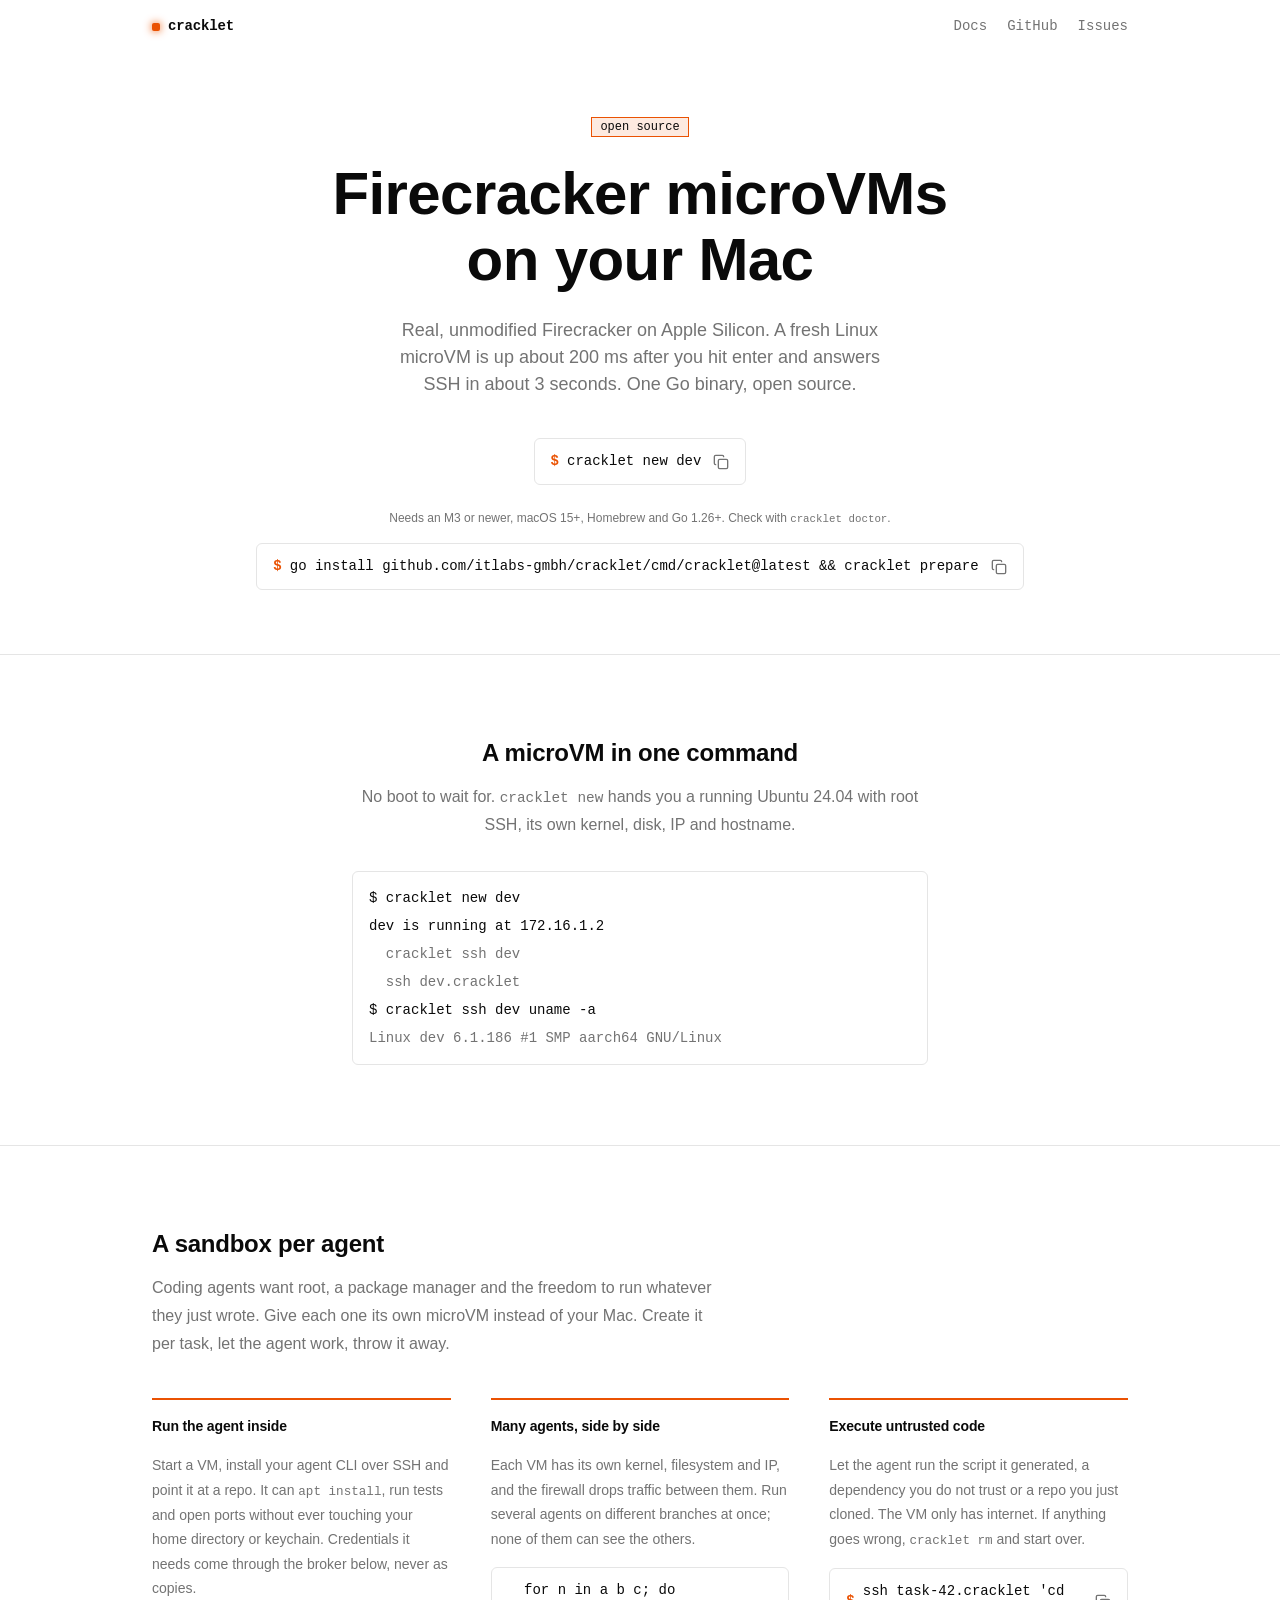
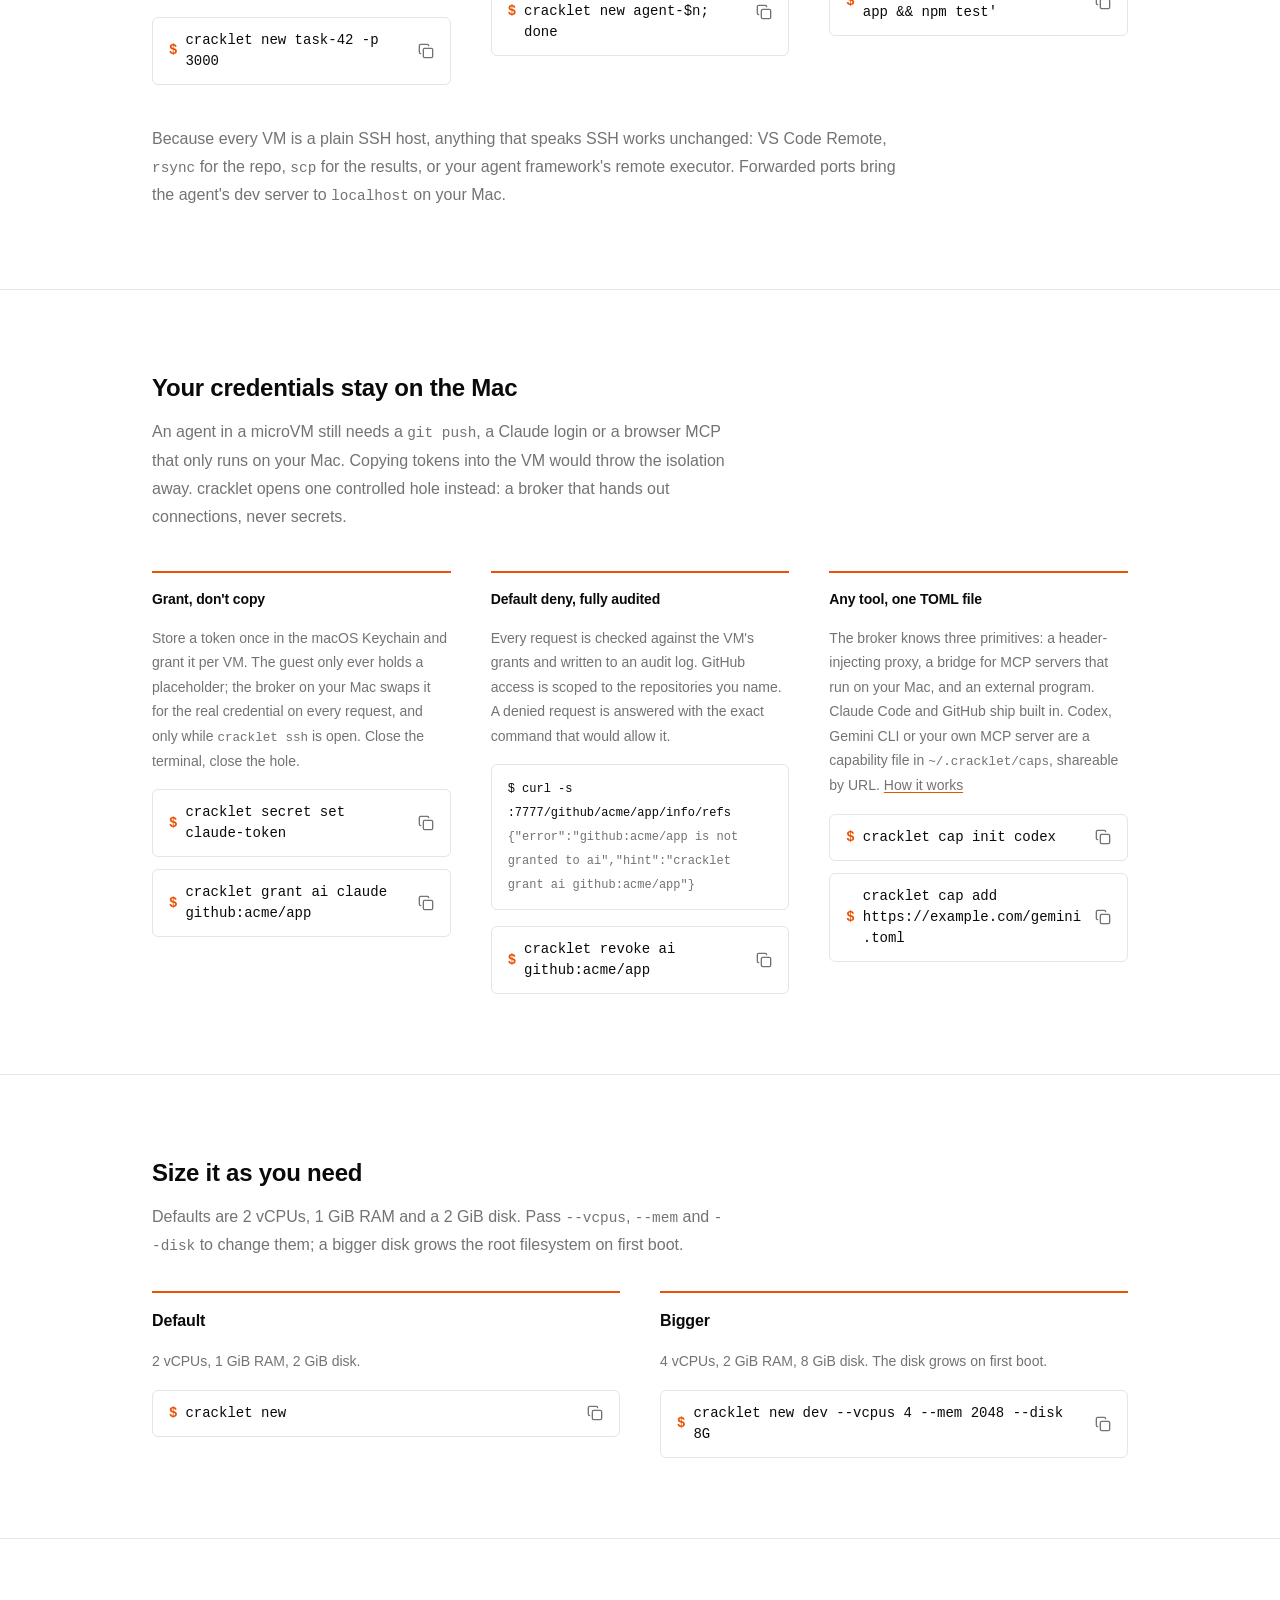
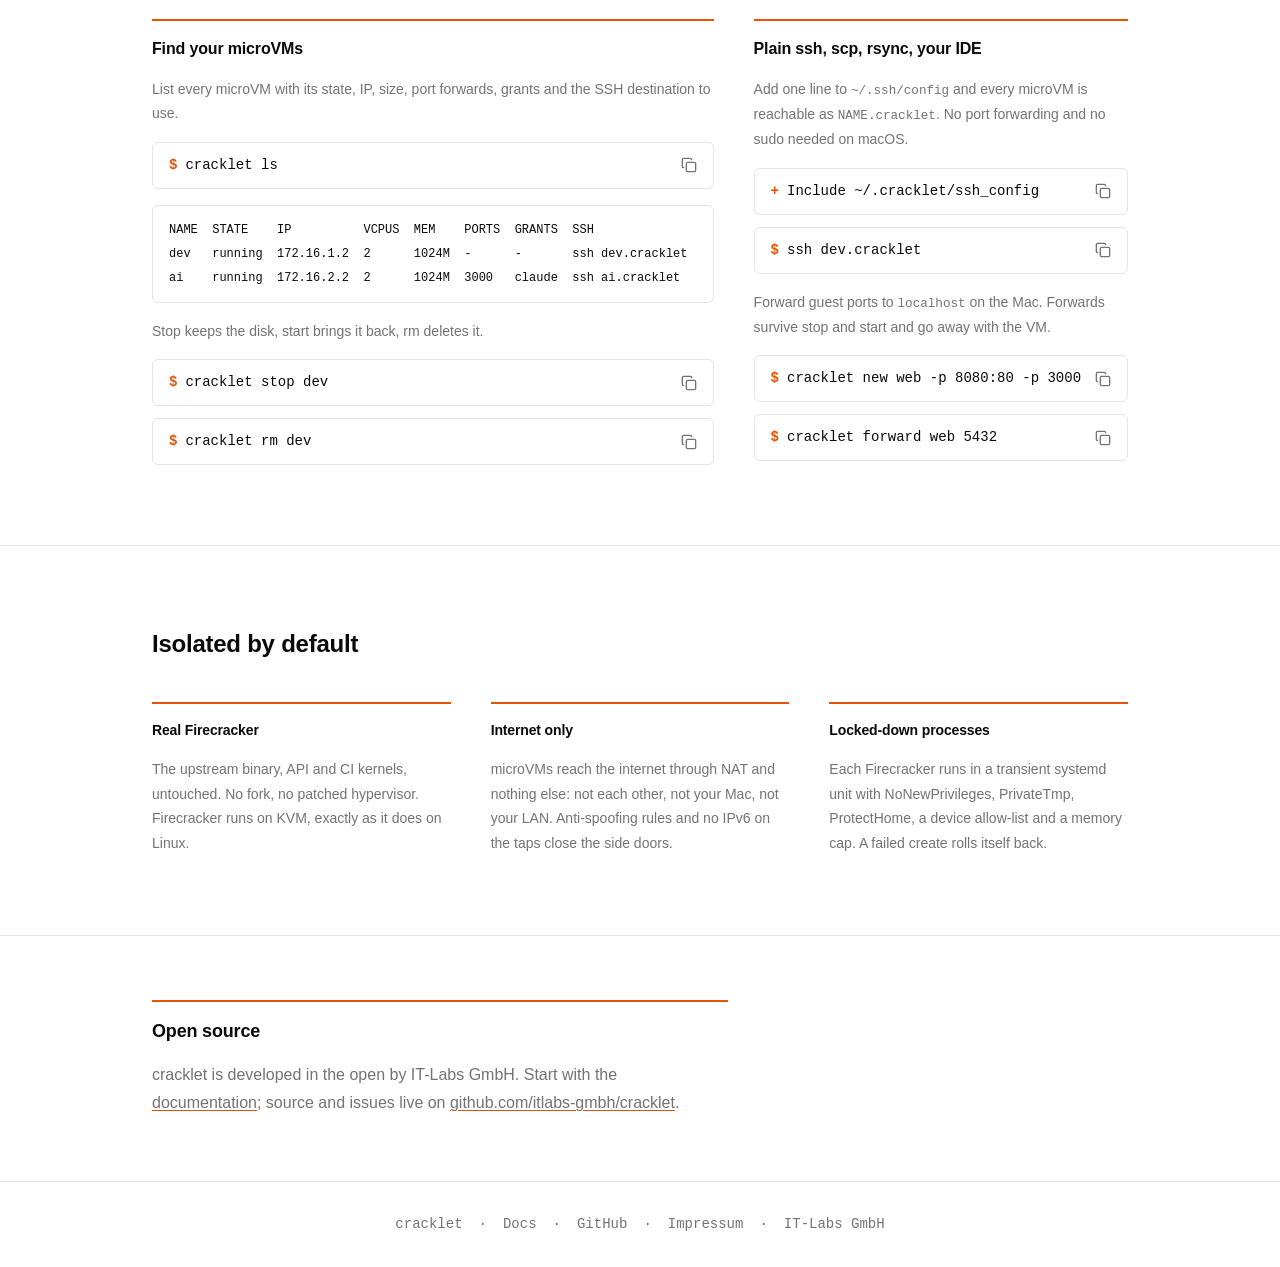
==== website/index.html @ 1c124f0f "docs(website): add documentation pages and an ember brand accent Add three static docs pages modelle" ====
<!DOCTYPE html>
<html lang="en">
<head>
  <meta charset="utf-8">
  <meta name="viewport" content="width=device-width, initial-scale=1">
  <title>cracklet – Firecracker microVMs on your Mac</title>
  <meta name="description" content="cracklet runs real, unmodified Firecracker microVMs on Apple Silicon. A fresh Linux VM is up in about 200 ms and answers SSH in about 3 seconds. Open source.">
  <meta name="theme-color" content="#ffffff" media="(prefers-color-scheme: light)">
  <meta name="theme-color" content="#232323" media="(prefers-color-scheme: dark)">
  <meta property="og:title" content="cracklet – Firecracker microVMs on your Mac">
  <meta property="og:description" content="Real, unmodified Firecracker on Apple Silicon. A fresh Linux microVM in about 200 ms, SSH in about 3 seconds. Open source.">
  <meta property="og:type" content="website">
  <meta property="og:site_name" content="cracklet">
  <link rel="icon" href="favicon.svg" type="image/svg+xml">
  <link rel="stylesheet" href="style.css">
</head>
<body>
  <header class="container site-header">
    <a class="brand" href="./" aria-current="page">cracklet</a>
    <nav class="site-nav" aria-label="Main navigation">
      <a href="docs.html">Docs</a>
      <a href="https://github.com/itlabs-gmbh/cracklet">GitHub</a>
      <a href="https://github.com/itlabs-gmbh/cracklet/issues">Issues</a>
    </nav>
  </header>

  <main>
    <section class="container hero" style="border-top:0">
      <span class="badge">open source</span>
      <h1>Firecracker microVMs on your Mac</h1>
      <p class="lead">Real, unmodified Firecracker on Apple Silicon. A fresh Linux microVM is up about 200 ms after you hit enter and answers SSH in about 3 seconds. One Go binary, open source.</p>

      <div class="cmd" data-copy="cracklet new dev">
        <span class="prompt" aria-hidden="true">$</span>
        <span class="text">cracklet new dev</span>
        <button type="button" aria-label="Copy cracklet new dev to the clipboard"></button>
      </div>

      <div style="max-width:100%">
        <p class="hint">Needs an M3 or newer, macOS 15+, Homebrew and Go 1.26+. Check with <code>cracklet doctor</code>.</p>
        <div class="cmd" data-copy="go install github.com/itlabs-gmbh/cracklet/cmd/cracklet@latest &amp;&amp; cracklet prepare">
          <span class="prompt" aria-hidden="true">$</span>
          <span class="text">go install github.com/itlabs-gmbh/cracklet/cmd/cracklet@latest &amp;&amp; cracklet prepare</span>
          <button type="button" aria-label="Copy the install command to the clipboard"></button>
        </div>
      </div>
    </section>

    <section>
      <div class="container section section--center">
        <h2>A microVM in one command</h2>
        <p class="intro">No boot to wait for. <code>cracklet new</code> hands you a running Ubuntu 24.04 with root SSH, its own kernel, disk, IP and hostname.</p>
        <div class="term">$ cracklet new dev
dev is running at 172.16.1.2
<span class="dim">  cracklet ssh dev</span>
<span class="dim">  ssh dev.cracklet</span>
$ cracklet ssh dev uname -a
<span class="dim">Linux dev 6.1.186 #1 SMP aarch64 GNU/Linux</span></div>
      </div>
    </section>

    <section>
      <div class="container section">
        <h2>A sandbox per agent</h2>
        <p class="intro">Coding agents want root, a package manager and the freedom to run whatever they just wrote. Give each one its own microVM instead of your Mac. Create it per task, let the agent work, throw it away.</p>
        <div class="grid grid--3" style="margin-top:2.5rem">
          <div class="card">
            <h3 class="small">Run the agent inside</h3>
            <p>Start a VM, install your agent CLI over SSH and point it at a repo. It can <code>apt install</code>, run tests and open ports without ever touching your home directory or keychain. Credentials it needs come through the broker below, never as copies.</p>
            <div class="cmd" data-copy="cracklet new task-42 -p 3000">
              <span class="prompt" aria-hidden="true">$</span>
              <span class="text">cracklet new task-42 -p 3000</span>
              <button type="button" aria-label="Copy cracklet new task-42 -p 3000 to the clipboard"></button>
            </div>
          </div>
          <div class="card">
            <h3 class="small">Many agents, side by side</h3>
            <p>Each VM has its own kernel, filesystem and IP, and the firewall drops traffic between them. Run several agents on different branches at once; none of them can see the others.</p>
            <div class="cmd" data-copy="for n in a b c; do cracklet new agent-$n; done">
              <span class="prompt" aria-hidden="true">$</span>
              <span class="text">for n in a b c; do cracklet new agent-$n; done</span>
              <button type="button" aria-label="Copy the loop that creates three agent VMs to the clipboard"></button>
            </div>
          </div>
          <div class="card">
            <h3 class="small">Execute untrusted code</h3>
            <p>Let the agent run the script it generated, a dependency you do not trust or a repo you just cloned. The VM only has internet. If anything goes wrong, <code>cracklet rm</code> and start over.</p>
            <div class="cmd" data-copy="ssh task-42.cracklet 'cd app &amp;&amp; npm test'">
              <span class="prompt" aria-hidden="true">$</span>
              <span class="text">ssh task-42.cracklet 'cd app &amp;&amp; npm test'</span>
              <button type="button" aria-label="Copy the remote test command to the clipboard"></button>
            </div>
          </div>
        </div>
        <p class="intro" style="max-width:48rem;margin-top:2.5rem">Because every VM is a plain SSH host, anything that speaks SSH works unchanged: VS Code Remote, <code>rsync</code> for the repo, <code>scp</code> for the results, or your agent framework's remote executor. Forwarded ports bring the agent's dev server to <code>localhost</code> on your Mac.</p>
      </div>
    </section>

    <section>
      <div class="container section">
        <h2>Your credentials stay on the Mac</h2>
        <p class="intro">An agent in a microVM still needs a <code>git push</code>, a Claude login or a browser MCP that only runs on your Mac. Copying tokens into the VM would throw the isolation away. cracklet opens one controlled hole instead: a broker that hands out connections, never secrets.</p>
        <div class="grid grid--3" style="margin-top:2.5rem">
          <div class="card">
            <h3 class="small">Grant, don't copy</h3>
            <p>Store a token once in the macOS Keychain and grant it per VM. The guest only ever holds a placeholder; the broker on your Mac swaps it for the real credential on every request, and only while <code>cracklet ssh</code> is open. Close the terminal, close the hole.</p>
            <div class="cmd" data-copy="cracklet secret set claude-token">
              <span class="prompt" aria-hidden="true">$</span>
              <span class="text">cracklet secret set claude-token</span>
              <button type="button" aria-label="Copy cracklet secret set claude-token to the clipboard"></button>
            </div>
            <div class="cmd" data-copy="cracklet grant ai claude github:acme/app">
              <span class="prompt" aria-hidden="true">$</span>
              <span class="text">cracklet grant ai claude github:acme/app</span>
              <button type="button" aria-label="Copy the grant command to the clipboard"></button>
            </div>
          </div>
          <div class="card">
            <h3 class="small">Default deny, fully audited</h3>
            <p>Every request is checked against the VM's grants and written to an audit log. GitHub access is scoped to the repositories you name. A denied request is answered with the exact command that would allow it.</p>
            <div class="term term--wrap">$ curl -s :7777/github/acme/app/info/refs
<span class="dim">{"error":"github:acme/app is not granted to ai","hint":"cracklet grant ai github:acme/app"}</span></div>
            <div class="cmd" data-copy="cracklet revoke ai github:acme/app">
              <span class="prompt" aria-hidden="true">$</span>
              <span class="text">cracklet revoke ai github:acme/app</span>
              <button type="button" aria-label="Copy the revoke command to the clipboard"></button>
            </div>
          </div>
          <div class="card">
            <h3 class="small">Any tool, one TOML file</h3>
            <p>The broker knows three primitives: a header-injecting proxy, a bridge for MCP servers that run on your Mac, and an external program. Claude Code and GitHub ship built in. Codex, Gemini CLI or your own MCP server are a capability file in <code>~/.cracklet/caps</code>, shareable by URL. <a class="link" href="capabilities.html">How it works</a></p>
            <div class="cmd" data-copy="cracklet cap init codex">
              <span class="prompt" aria-hidden="true">$</span>
              <span class="text">cracklet cap init codex</span>
              <button type="button" aria-label="Copy cracklet cap init codex to the clipboard"></button>
            </div>
            <div class="cmd" data-copy="cracklet cap add https://example.com/gemini.toml">
              <span class="prompt" aria-hidden="true">$</span>
              <span class="text">cracklet cap add https://example.com/gemini.toml</span>
              <button type="button" aria-label="Copy the cap add example to the clipboard"></button>
            </div>
          </div>
        </div>
      </div>
    </section>

    <section>
      <div class="container section">
        <h2>Size it as you need</h2>
        <p class="intro">Defaults are 2 vCPUs, 1 GiB RAM and a 2 GiB disk. Pass <code>--vcpus</code>, <code>--mem</code> and <code>--disk</code> to change them; a bigger disk grows the root filesystem on first boot.</p>
        <div class="grid grid--2">
          <div class="card">
            <h3>Default</h3>
            <p>2 vCPUs, 1 GiB RAM, 2 GiB disk.</p>
            <div class="cmd" data-copy="cracklet new">
              <span class="prompt" aria-hidden="true">$</span>
              <span class="text">cracklet new</span>
              <button type="button" aria-label="Copy cracklet new to the clipboard"></button>
            </div>
          </div>
          <div class="card">
            <h3>Bigger</h3>
            <p>4 vCPUs, 2 GiB RAM, 8 GiB disk. The disk grows on first boot.</p>
            <div class="cmd" data-copy="cracklet new dev --vcpus 4 --mem 2048 --disk 8G">
              <span class="prompt" aria-hidden="true">$</span>
              <span class="text">cracklet new dev --vcpus 4 --mem 2048 --disk 8G</span>
              <button type="button" aria-label="Copy the sized create command to the clipboard"></button>
            </div>
          </div>
        </div>
      </div>
    </section>

    <section>
      <div class="container section grid grid--2 grid--wide-left" style="margin-top:0">
        <div class="card">
          <h2>Find your microVMs</h2>
          <p>List every microVM with its state, IP, size, port forwards, grants and the SSH destination to use.</p>
          <div class="cmd" data-copy="cracklet ls">
            <span class="prompt" aria-hidden="true">$</span>
            <span class="text">cracklet ls</span>
            <button type="button" aria-label="Copy cracklet ls to the clipboard"></button>
          </div>
          <div class="term">NAME  STATE    IP          VCPUS  MEM    PORTS  GRANTS  SSH
dev   running  172.16.1.2  2      1024M  -      -       ssh dev.cracklet
ai    running  172.16.2.2  2      1024M  3000   claude  ssh ai.cracklet</div>
          <p>Stop keeps the disk, start brings it back, rm deletes it.</p>
          <div class="cmd" data-copy="cracklet stop dev">
            <span class="prompt" aria-hidden="true">$</span>
            <span class="text">cracklet stop dev</span>
            <button type="button" aria-label="Copy cracklet stop dev to the clipboard"></button>
          </div>
          <div class="cmd" data-copy="cracklet rm dev">
            <span class="prompt" aria-hidden="true">$</span>
            <span class="text">cracklet rm dev</span>
            <button type="button" aria-label="Copy cracklet rm dev to the clipboard"></button>
          </div>
        </div>
        <div class="card">
          <h2>Plain ssh, scp, rsync, your IDE</h2>
          <p>Add one line to <code>~/.ssh/config</code> and every microVM is reachable as <code>NAME.cracklet</code>. No port forwarding and no sudo needed on macOS.</p>
          <div class="cmd" data-copy="Include ~/.cracklet/ssh_config">
            <span class="prompt" aria-hidden="true">+</span>
            <span class="text">Include ~/.cracklet/ssh_config</span>
            <button type="button" aria-label="Copy the ssh config Include line to the clipboard"></button>
          </div>
          <div class="cmd" data-copy="ssh dev.cracklet">
            <span class="prompt" aria-hidden="true">$</span>
            <span class="text">ssh dev.cracklet</span>
            <button type="button" aria-label="Copy ssh dev.cracklet to the clipboard"></button>
          </div>
          <p>Forward guest ports to <code>localhost</code> on the Mac. Forwards survive stop and start and go away with the VM.</p>
          <div class="cmd" data-copy="cracklet new web -p 8080:80 -p 3000">
            <span class="prompt" aria-hidden="true">$</span>
            <span class="text">cracklet new web -p 8080:80 -p 3000</span>
            <button type="button" aria-label="Copy the port forward example to the clipboard"></button>
          </div>
          <div class="cmd" data-copy="cracklet forward web 5432">
            <span class="prompt" aria-hidden="true">$</span>
            <span class="text">cracklet forward web 5432</span>
            <button type="button" aria-label="Copy cracklet forward web 5432 to the clipboard"></button>
          </div>
        </div>
      </div>
    </section>

    <section>
      <div class="container section">
        <h2>Isolated by default</h2>
        <div class="grid grid--3" style="margin-top:2.5rem">
          <div class="card">
            <h3 class="small">Real Firecracker</h3>
            <p>The upstream binary, API and CI kernels, untouched. No fork, no patched hypervisor. Firecracker runs on KVM, exactly as it does on Linux.</p>
          </div>
          <div class="card">
            <h3 class="small">Internet only</h3>
            <p>microVMs reach the internet through NAT and nothing else: not each other, not your Mac, not your LAN. Anti-spoofing rules and no IPv6 on the taps close the side doors.</p>
          </div>
          <div class="card">
            <h3 class="small">Locked-down processes</h3>
            <p>Each Firecracker runs in a transient systemd unit with NoNewPrivileges, PrivateTmp, ProtectHome, a device allow-list and a memory cap. A failed create rolls itself back.</p>
          </div>
        </div>
      </div>
    </section>

        <section>
      <div class="container section" style="padding-top:4rem;padding-bottom:4rem">
        <div class="narrow">
          <h2>Open source</h2>
          <p>cracklet is developed in the open by IT-Labs GmbH. Start with the <a class="link" href="docs.html">documentation</a>; source and issues live on <a class="link" href="https://github.com/itlabs-gmbh/cracklet">github.com/itlabs-gmbh/cracklet</a>.</p>
        </div>
      </div>
    </section>
  </main>

  <footer class="site-footer">
    <div class="container">
      <a href="./" aria-current="page">cracklet</a>
      <span aria-hidden="true">·</span>
      <a href="docs.html">Docs</a>
      <span aria-hidden="true">·</span>
      <a href="https://github.com/itlabs-gmbh/cracklet">GitHub</a>
      <span aria-hidden="true">·</span>
      <a href="impressum.html">Impressum</a>
      <span aria-hidden="true">·</span>
      <a href="https://www.it-labs.de">IT-Labs GmbH</a>
    </div>
  </footer>

  <script src="copy.js" defer></script>
</body>
</html>
---- website/style.css ----
/* cracklet website – design tokens modelled on a neutral shadcn palette,
   with one ember accent (Firecracker) as the brand colour */
:root {
  --background: oklch(100% 0 0);
  --foreground: oklch(14.5% 0 0);
  --card: oklch(100% 0 0);
  --muted-foreground: oklch(55.6% 0 0);
  --border: oklch(92.2% 0 0);
  --muted: oklch(97% .006 60);
  --accent: oklch(64% .2 40);
  --accent-soft: oklch(64% .2 40 / .12);
  --radius: .375rem;
  --max-width: 64rem;
  --font-sans: -apple-system, BlinkMacSystemFont, "Inter", "Segoe UI", Roboto, "Helvetica Neue", Arial, sans-serif;
  --font-mono: ui-monospace, SFMono-Regular, Menlo, Monaco, Consolas, "Liberation Mono", "Courier New", monospace;
  color-scheme: light dark;
}

@media (prefers-color-scheme: dark) {
  :root {
    --background: oklch(14.5% 0 0);
    --foreground: oklch(98.5% 0 0);
    --card: oklch(20.5% 0 0);
    --muted-foreground: oklch(70.8% 0 0);
    --border: oklch(100% 0 0 / .1);
    --muted: oklch(19% .008 60);
    --accent: oklch(74% .17 52);
    --accent-soft: oklch(74% .17 52 / .14);
  }
}

*, *::before, *::after { box-sizing: border-box; }

html { -webkit-text-size-adjust: 100%; }

body {
  margin: 0;
  min-height: 100svh;
  display: flex;
  flex-direction: column;
  background: var(--background);
  color: var(--foreground);
  font-family: var(--font-sans);
  font-size: 1rem;
  line-height: 1.5;
  -webkit-font-smoothing: antialiased;
}

a { color: inherit; text-decoration: none; }
a:hover { color: var(--foreground); }

::selection { background: var(--accent-soft); }

code, .mono { font-family: var(--font-mono); }
p code { font-size: .9em; }

h1, h2, h3 { margin: 0; letter-spacing: -.01em; }

.container {
  width: 100%;
  max-width: var(--max-width);
  margin: 0 auto;
  padding: 0 1.5rem;
}

/* header / nav */
.site-header {
  display: flex;
  align-items: center;
  justify-content: space-between;
  padding-top: 1rem;
  padding-bottom: 1rem;
  flex-shrink: 0;
}

.brand {
  display: inline-flex;
  align-items: center;
  gap: .5rem;
  font-family: var(--font-mono);
  font-size: .875rem;
  font-weight: 600;
  letter-spacing: -.01em;
}

.brand::before {
  content: "";
  width: .5rem;
  height: .5rem;
  border-radius: 2px;
  background: var(--accent);
  box-shadow: 0 0 .5rem var(--accent);
}

.site-nav {
  display: flex;
  gap: 1.25rem;
  font-family: var(--font-mono);
  font-size: .875rem;
  color: var(--muted-foreground);
}
.site-nav a[aria-current="page"] {
  color: var(--foreground);
  text-decoration: underline;
  text-decoration-color: var(--accent);
  text-decoration-thickness: 2px;
  text-underline-offset: 6px;
}

main { flex: 1; display: flex; flex-direction: column; }

/* hero */
.hero {
  flex: 1;
  display: flex;
  flex-direction: column;
  align-items: center;
  justify-content: center;
  gap: 1.5rem;
  padding-top: 4rem;
  padding-bottom: 4rem;
  text-align: center;
}

.badge {
  display: inline-flex;
  align-items: center;
  height: 1.25rem;
  padding: 0 .5rem;
  border: 1px solid var(--accent);
  background: var(--accent-soft);
  font-family: var(--font-mono);
  font-size: .75rem;
  font-weight: 500;
  white-space: nowrap;
}

.hero h1 {
  max-width: 48rem;
  font-size: 2.25rem;
  font-weight: 600;
  line-height: 1.1;
  text-wrap: balance;
}

.hero .lead {
  max-width: 36rem;
  margin: 0;
  font-size: 1rem;
  color: var(--muted-foreground);
  text-wrap: balance;
}

@media (min-width: 640px) {
  .hero h1 { font-size: 3.75rem; }
  .hero .lead { font-size: 1.125rem; }
}

/* command boxes */
.cmd {
  display: flex;
  align-items: center;
  gap: .5rem;
  padding: .75rem 1rem;
  border: 1px solid var(--border);
  border-radius: var(--radius);
  background: var(--card);
  font-family: var(--font-mono);
  font-size: .875rem;
  text-align: left;
}

.cmd .prompt { color: var(--accent); font-weight: 600; user-select: none; }
.cmd .text { flex: 1; min-width: 0; font-weight: 500; overflow-wrap: anywhere; }

.cmd button {
  margin-left: .25rem;
  padding: 0;
  border: 0;
  background: none;
  color: var(--muted-foreground);
  cursor: pointer;
  line-height: 0;
  transition: color .15s;
}
.cmd button:hover, .cmd button[data-copied] { color: var(--foreground); }
.cmd button svg { width: 1rem; height: 1rem; }

.hero .cmd { margin-top: 1rem; }
.hero .hint { margin: 0 0 .75rem; font-size: .75rem; color: var(--muted-foreground); }
.hero .hint a, .hint a, .link {
  text-decoration: underline;
  text-decoration-color: var(--accent);
  text-underline-offset: 2px;
}

/* terminal output block */
.term {
  width: 100%;
  overflow-x: auto;
  padding: .75rem 1rem;
  border: 1px solid var(--border);
  border-radius: var(--radius);
  background: var(--card);
  font-family: var(--font-mono);
  font-size: .8125rem;
  line-height: 2;
  text-align: left;
  white-space: pre;
}
.term .dim { color: var(--muted-foreground); }
@media (min-width: 640px) { .term, .cmd { font-size: .875rem; } }

/* sections */
section { border-top: 1px solid var(--border); }

.section {
  padding-top: 5rem;
  padding-bottom: 5rem;
}

.section--center {
  display: flex;
  flex-direction: column;
  align-items: center;
  text-align: center;
}

.section h2 {
  font-size: 1.25rem;
  font-weight: 600;
}
@media (min-width: 640px) { .section h2 { font-size: 1.5rem; } }

.section .intro {
  max-width: 36rem;
  margin: .75rem 0 0;
  font-size: .875rem;
  line-height: 1.75;
  color: var(--muted-foreground);
}
@media (min-width: 640px) { .section .intro { font-size: 1rem; } }

.section--center .term { max-width: 36rem; margin-top: 2rem; }
.section--center .note {
  max-width: 36rem;
  margin: 1rem 0 0;
  font-size: .75rem;
  line-height: 1.5rem;
  color: var(--muted-foreground);
}

.grid {
  display: grid;
  gap: 2.5rem;
  margin-top: 2rem;
}
@media (min-width: 768px) {
  .grid--2 { grid-template-columns: repeat(2, minmax(0, 1fr)); }
  .grid--3 { grid-template-columns: repeat(3, minmax(0, 1fr)); }
}

.card { min-width: 0; }
.card h3, .card h2 {
  padding-top: 1rem;
  border-top: 2px solid var(--accent);
  font-size: 1rem;
  font-weight: 600;
}
.card h3.small { font-size: .875rem; }
.card p {
  margin: 1rem 0 0;
  font-size: .875rem;
  line-height: 1.75;
  color: var(--muted-foreground);
}
.card .cmd, .card .term { margin-top: 1rem; }
.card .term { font-size: .75rem; }
.term--wrap { white-space: pre-wrap; overflow-wrap: anywhere; }
@media (min-width: 768px) { .grid--wide-left { grid-template-columns: 3fr 2fr; } }
.card .cmd + .cmd { margin-top: .75rem; }

.narrow { max-width: 36rem; }
.narrow h2 {
  padding-top: 1rem;
  border-top: 2px solid var(--accent);
  font-size: 1.125rem;
  font-weight: 600;
}
.narrow p {
  margin: 1rem 0 0;
  font-size: .875rem;
  line-height: 1.75;
  color: var(--muted-foreground);
}
@media (min-width: 640px) { .narrow p { font-size: 1rem; } }

/* footer */
.site-footer { border-top: 1px solid var(--border); }
.site-footer .container {
  display: flex;
  flex-wrap: wrap;
  align-items: center;
  justify-content: center;
  gap: .25rem 1rem;
  padding-top: 2rem;
  padding-bottom: 2rem;
  font-family: var(--font-mono);
  font-size: .875rem;
  color: var(--muted-foreground);
}

/* legal page */
.legal { padding-top: 4rem; padding-bottom: 4rem; }
.legal h1 { font-size: 1.875rem; font-weight: 600; }
.legal h2 { margin-top: 2.5rem; font-size: 1.125rem; font-weight: 600; }
.legal p, .legal address {
  margin: 1rem 0 0;
  font-style: normal;
  font-size: .9375rem;
  line-height: 1.75;
  color: var(--muted-foreground);
}
.legal a { color: var(--foreground); text-decoration: underline; text-decoration-color: var(--accent); text-underline-offset: 2px; }

/* the legal page reuses .narrow for width only, not the ruled headings */
.legal .narrow h2 { padding-top: 0; border-top: 0; }
.legal .narrow h1 { border-top: 0; padding-top: 0; }

/* measured timings */
.card h3.stat {
  font-family: var(--font-mono);
  font-size: 1.75rem;
  font-weight: 600;
  letter-spacing: -.02em;
}
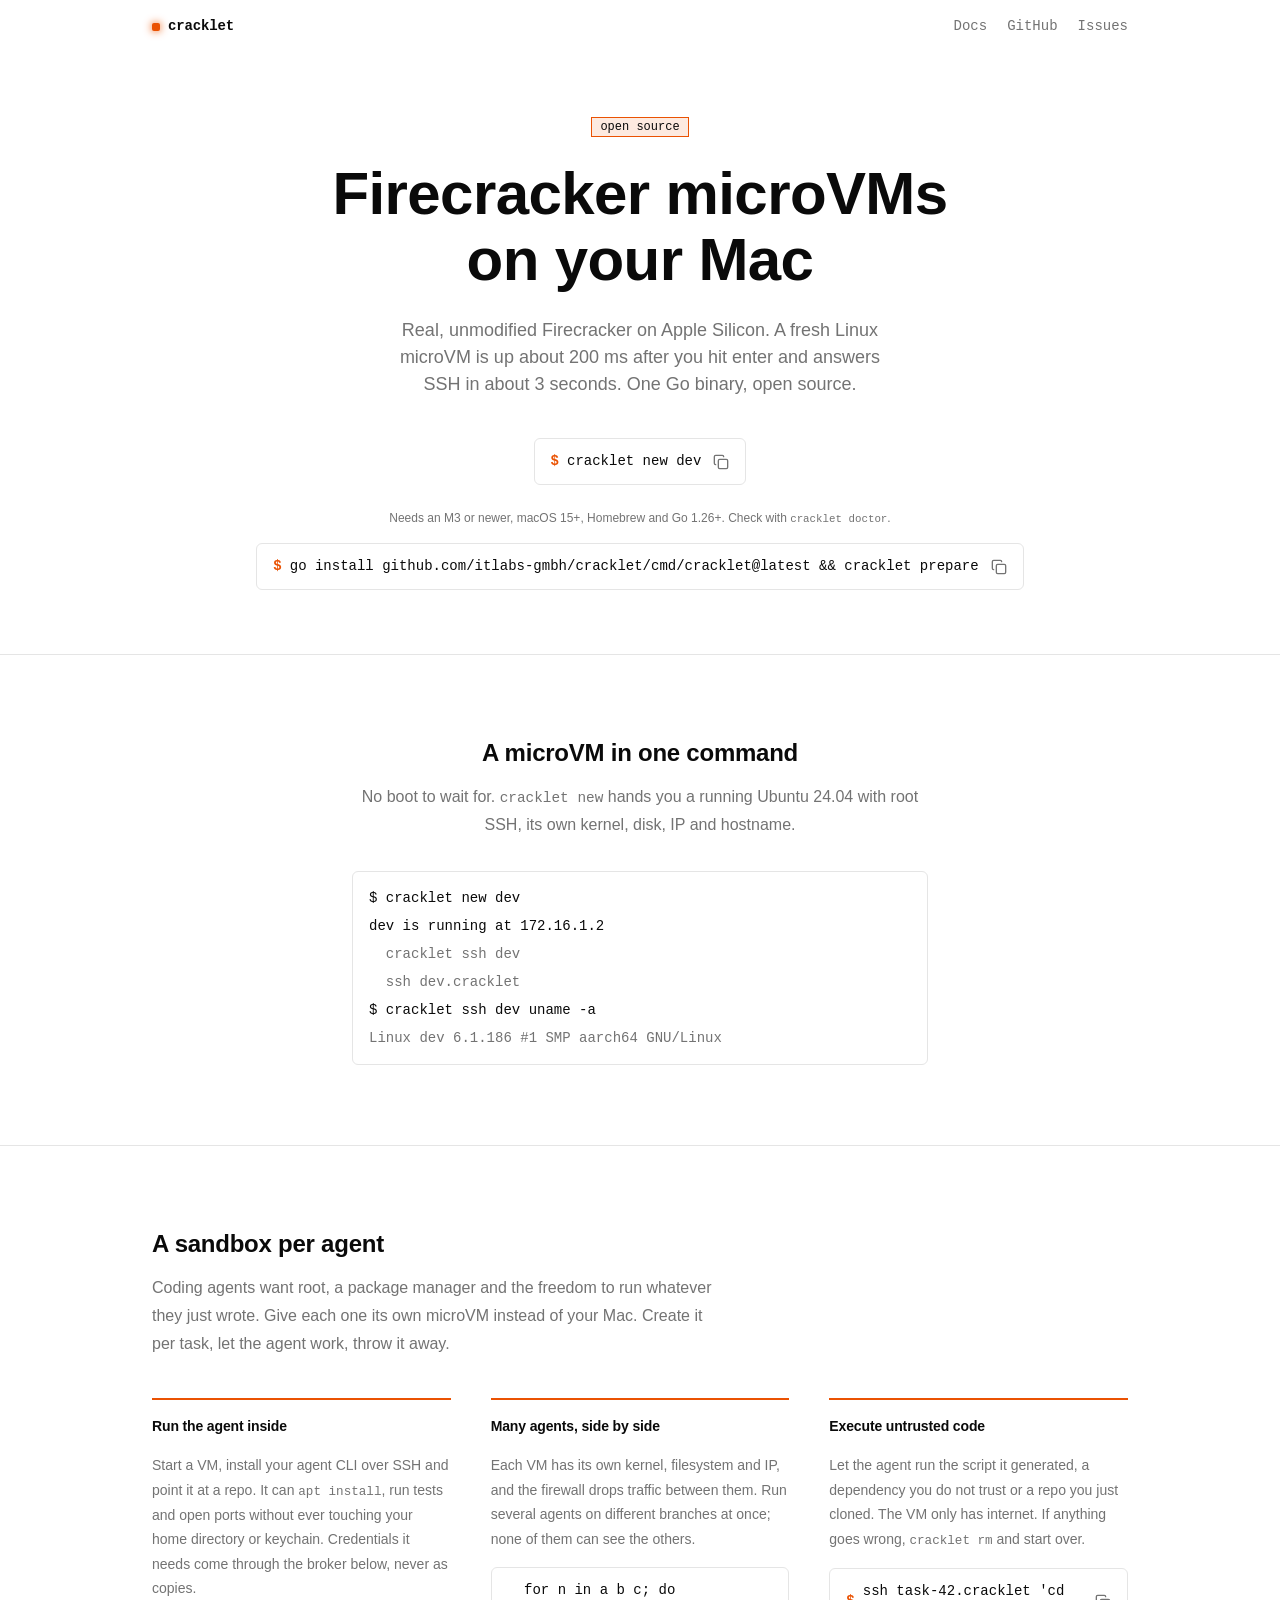
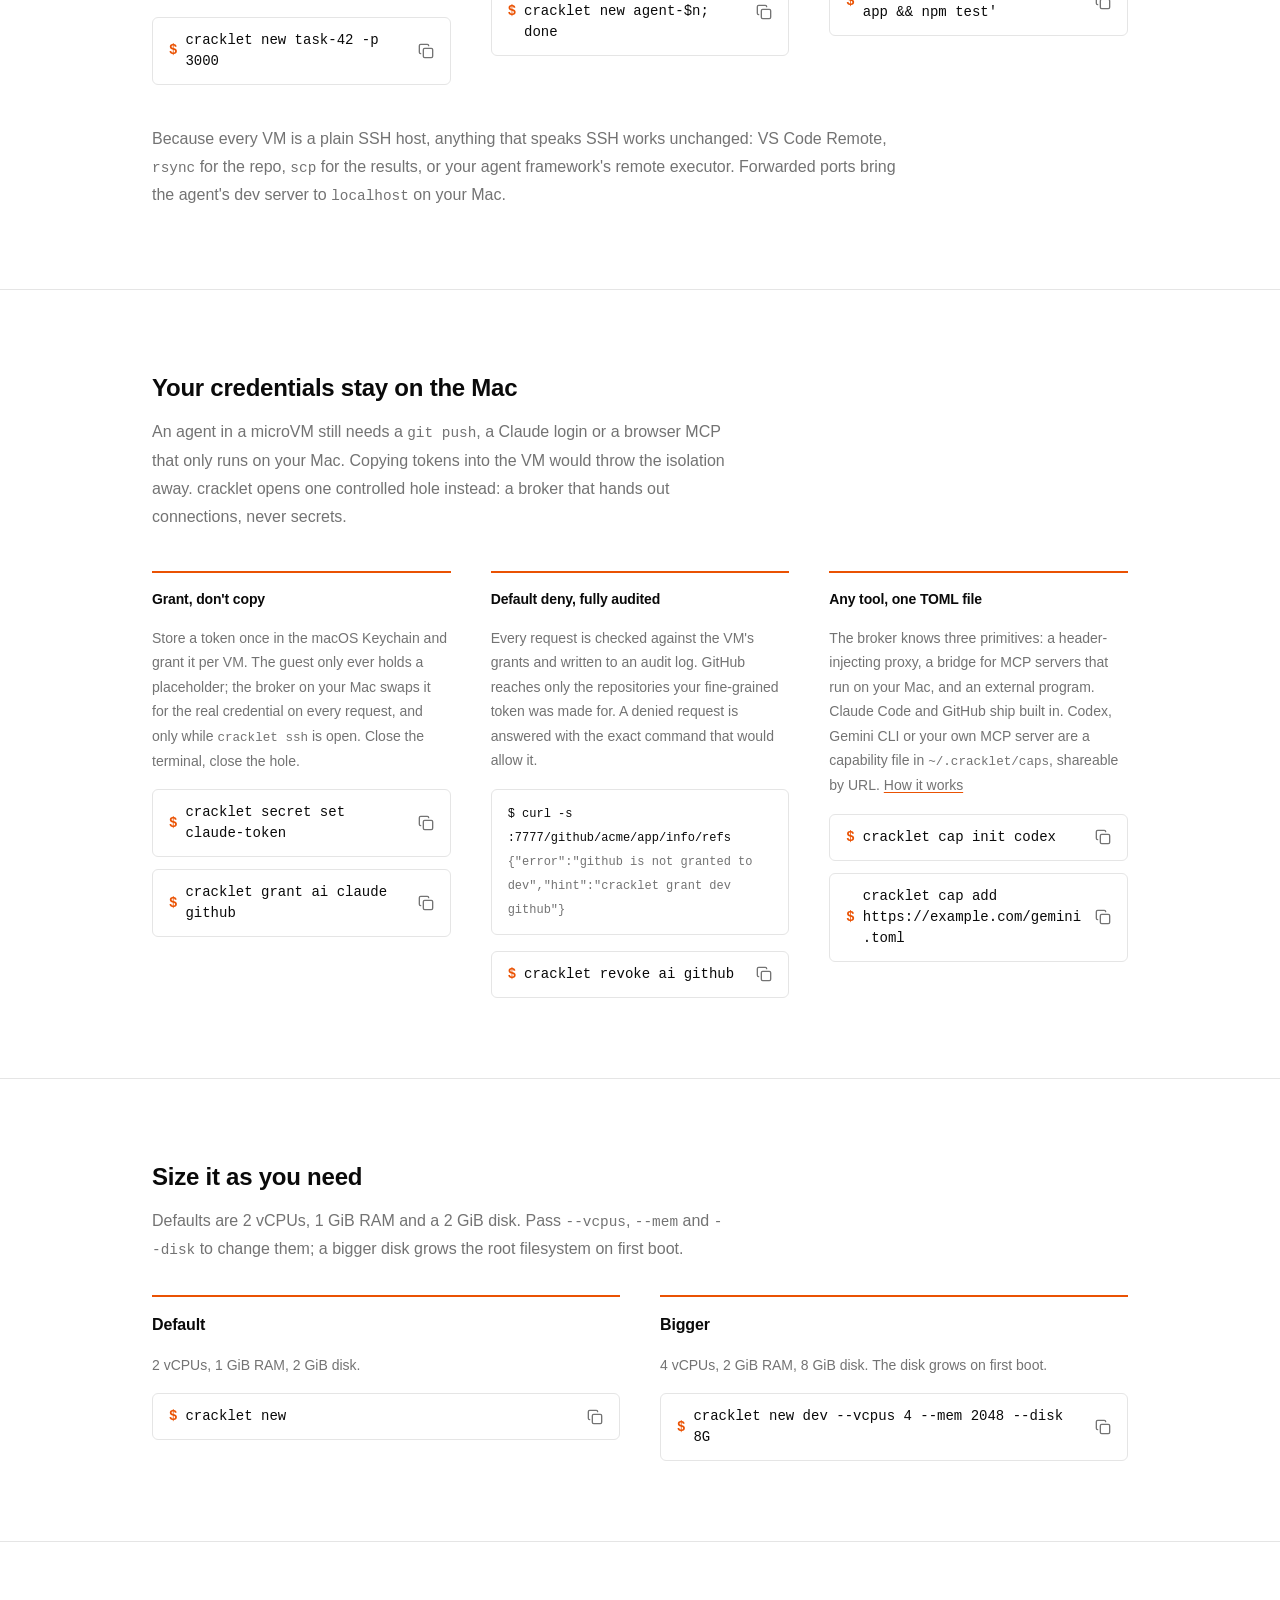
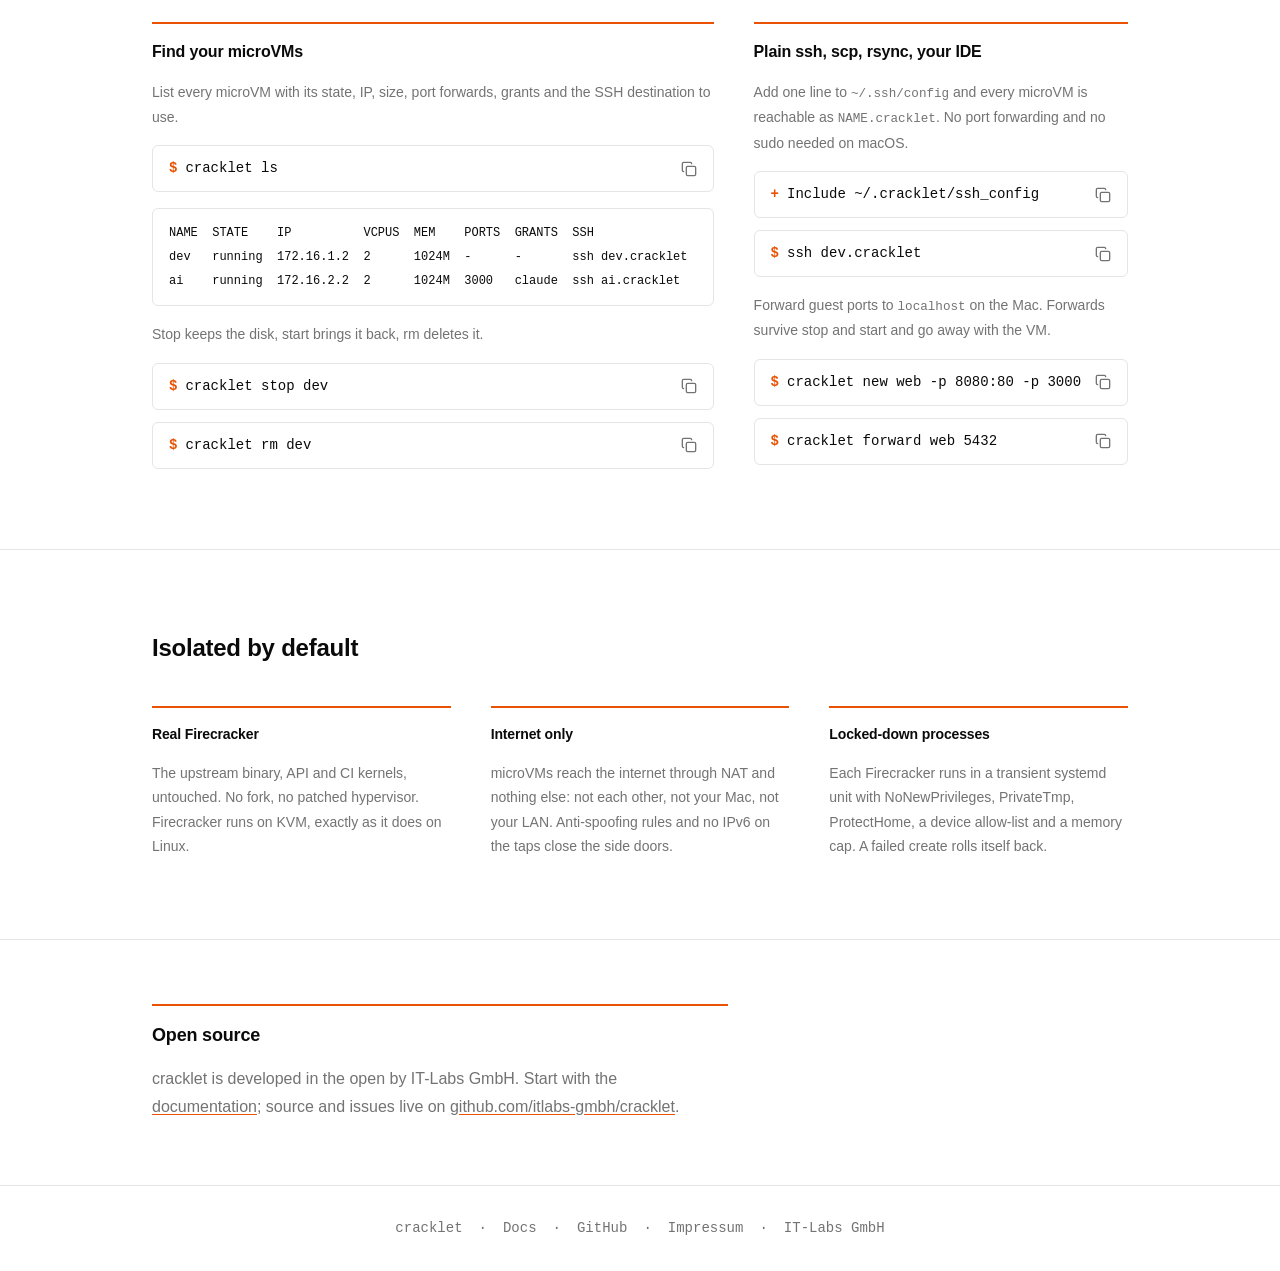
==== commit 0b254b52: "docs(website): drop grant scopes, the credential limits what a VM reaches Capabilities no longer hav" ====
--- a/website/index.html
+++ b/website/index.html
@@ -109,20 +109,20 @@
               <span class="text">cracklet secret set claude-token</span>
               <button type="button" aria-label="Copy cracklet secret set claude-token to the clipboard"></button>
             </div>
-            <div class="cmd" data-copy="cracklet grant ai claude github:acme/app">
-              <span class="prompt" aria-hidden="true">$</span>
-              <span class="text">cracklet grant ai claude github:acme/app</span>
+            <div class="cmd" data-copy="cracklet grant ai claude github">
+              <span class="prompt" aria-hidden="true">$</span>
+              <span class="text">cracklet grant ai claude github</span>
               <button type="button" aria-label="Copy the grant command to the clipboard"></button>
             </div>
           </div>
           <div class="card">
             <h3 class="small">Default deny, fully audited</h3>
-            <p>Every request is checked against the VM's grants and written to an audit log. GitHub access is scoped to the repositories you name. A denied request is answered with the exact command that would allow it.</p>
+            <p>Every request is checked against the VM's grants and written to an audit log. GitHub reaches only the repositories your fine-grained token was made for. A denied request is answered with the exact command that would allow it.</p>
             <div class="term term--wrap">$ curl -s :7777/github/acme/app/info/refs
-<span class="dim">{"error":"github:acme/app is not granted to ai","hint":"cracklet grant ai github:acme/app"}</span></div>
-            <div class="cmd" data-copy="cracklet revoke ai github:acme/app">
-              <span class="prompt" aria-hidden="true">$</span>
-              <span class="text">cracklet revoke ai github:acme/app</span>
+<span class="dim">{"error":"github is not granted to dev","hint":"cracklet grant dev github"}</span></div>
+            <div class="cmd" data-copy="cracklet revoke ai github">
+              <span class="prompt" aria-hidden="true">$</span>
+              <span class="text">cracklet revoke ai github</span>
               <button type="button" aria-label="Copy the revoke command to the clipboard"></button>
             </div>
           </div>
--- a/website/style.css
+++ b/website/style.css
@@ -99,7 +99,8 @@
   font-size: .875rem;
   color: var(--muted-foreground);
 }
-.site-nav a[aria-current="page"] {
+.site-nav a[aria-current="page"],
+.site-nav a[aria-current="true"] {
   color: var(--foreground);
   text-decoration: underline;
   text-decoration-color: var(--accent);
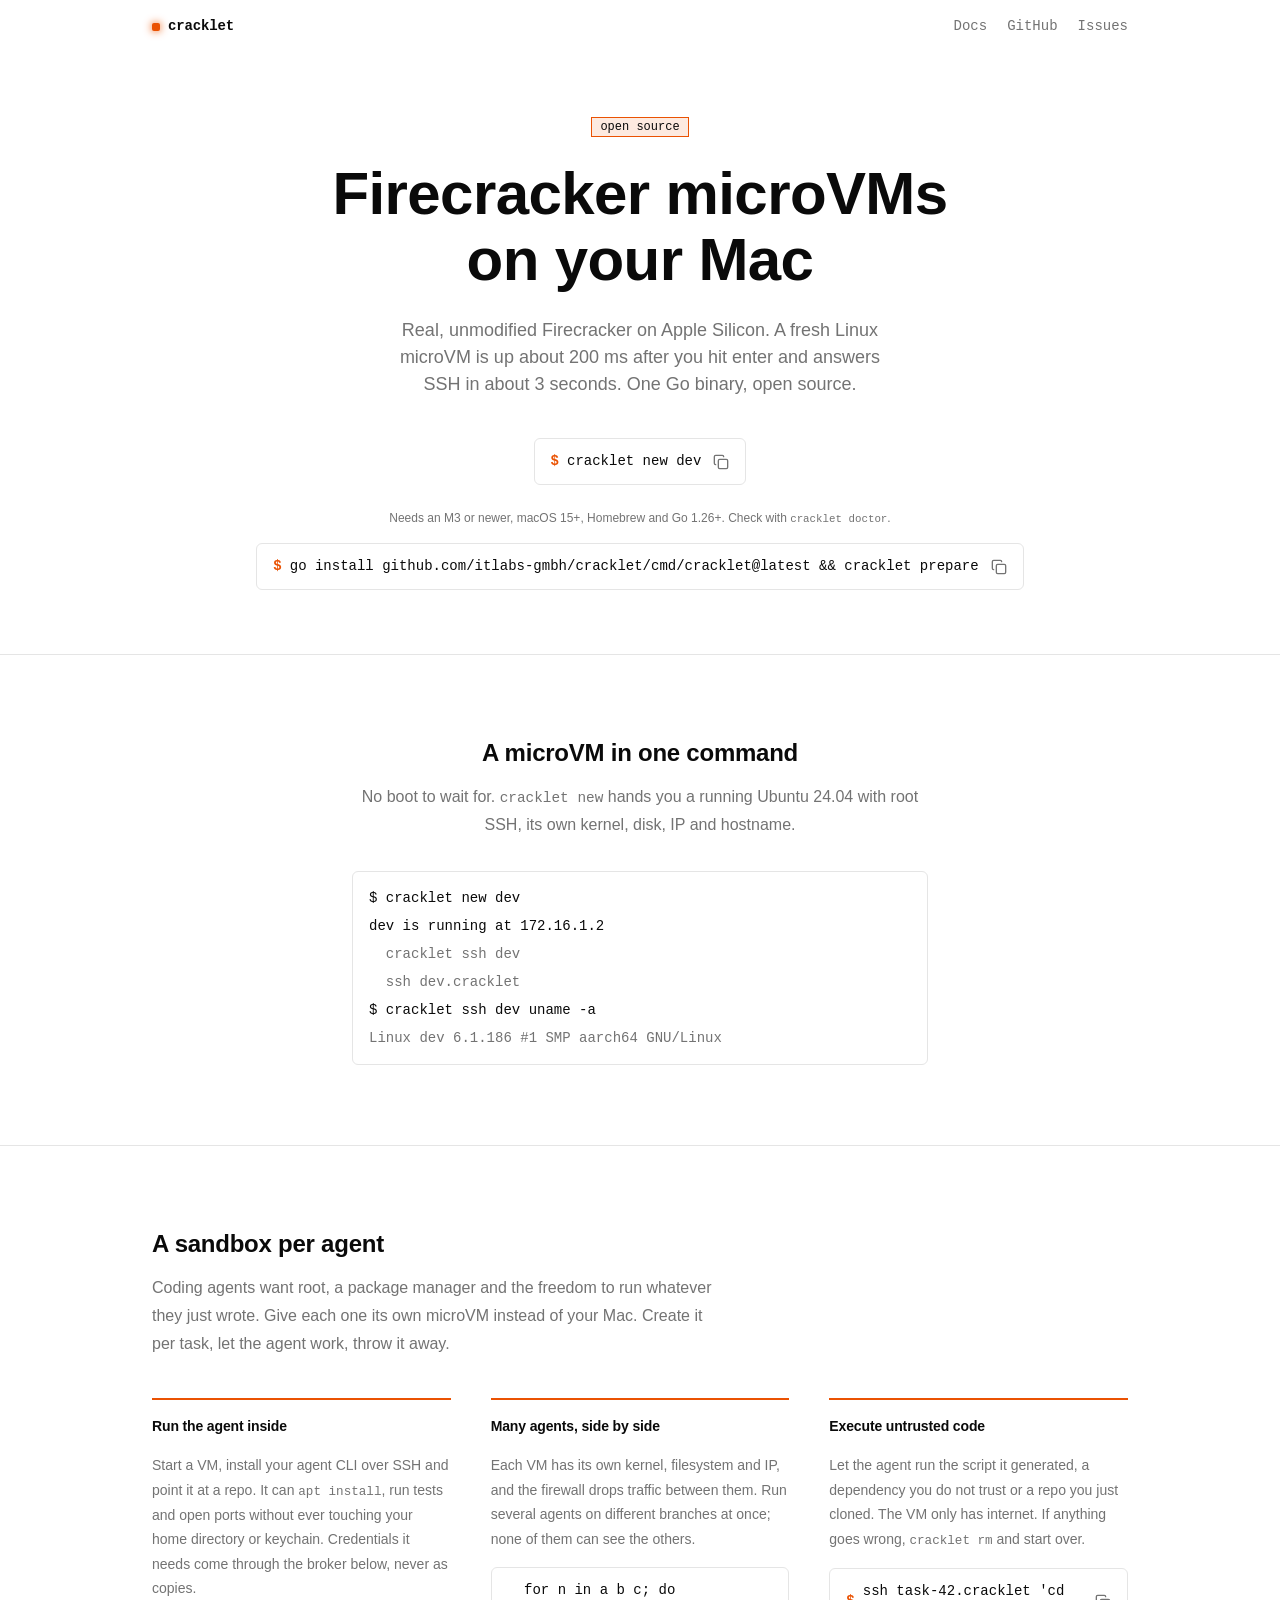
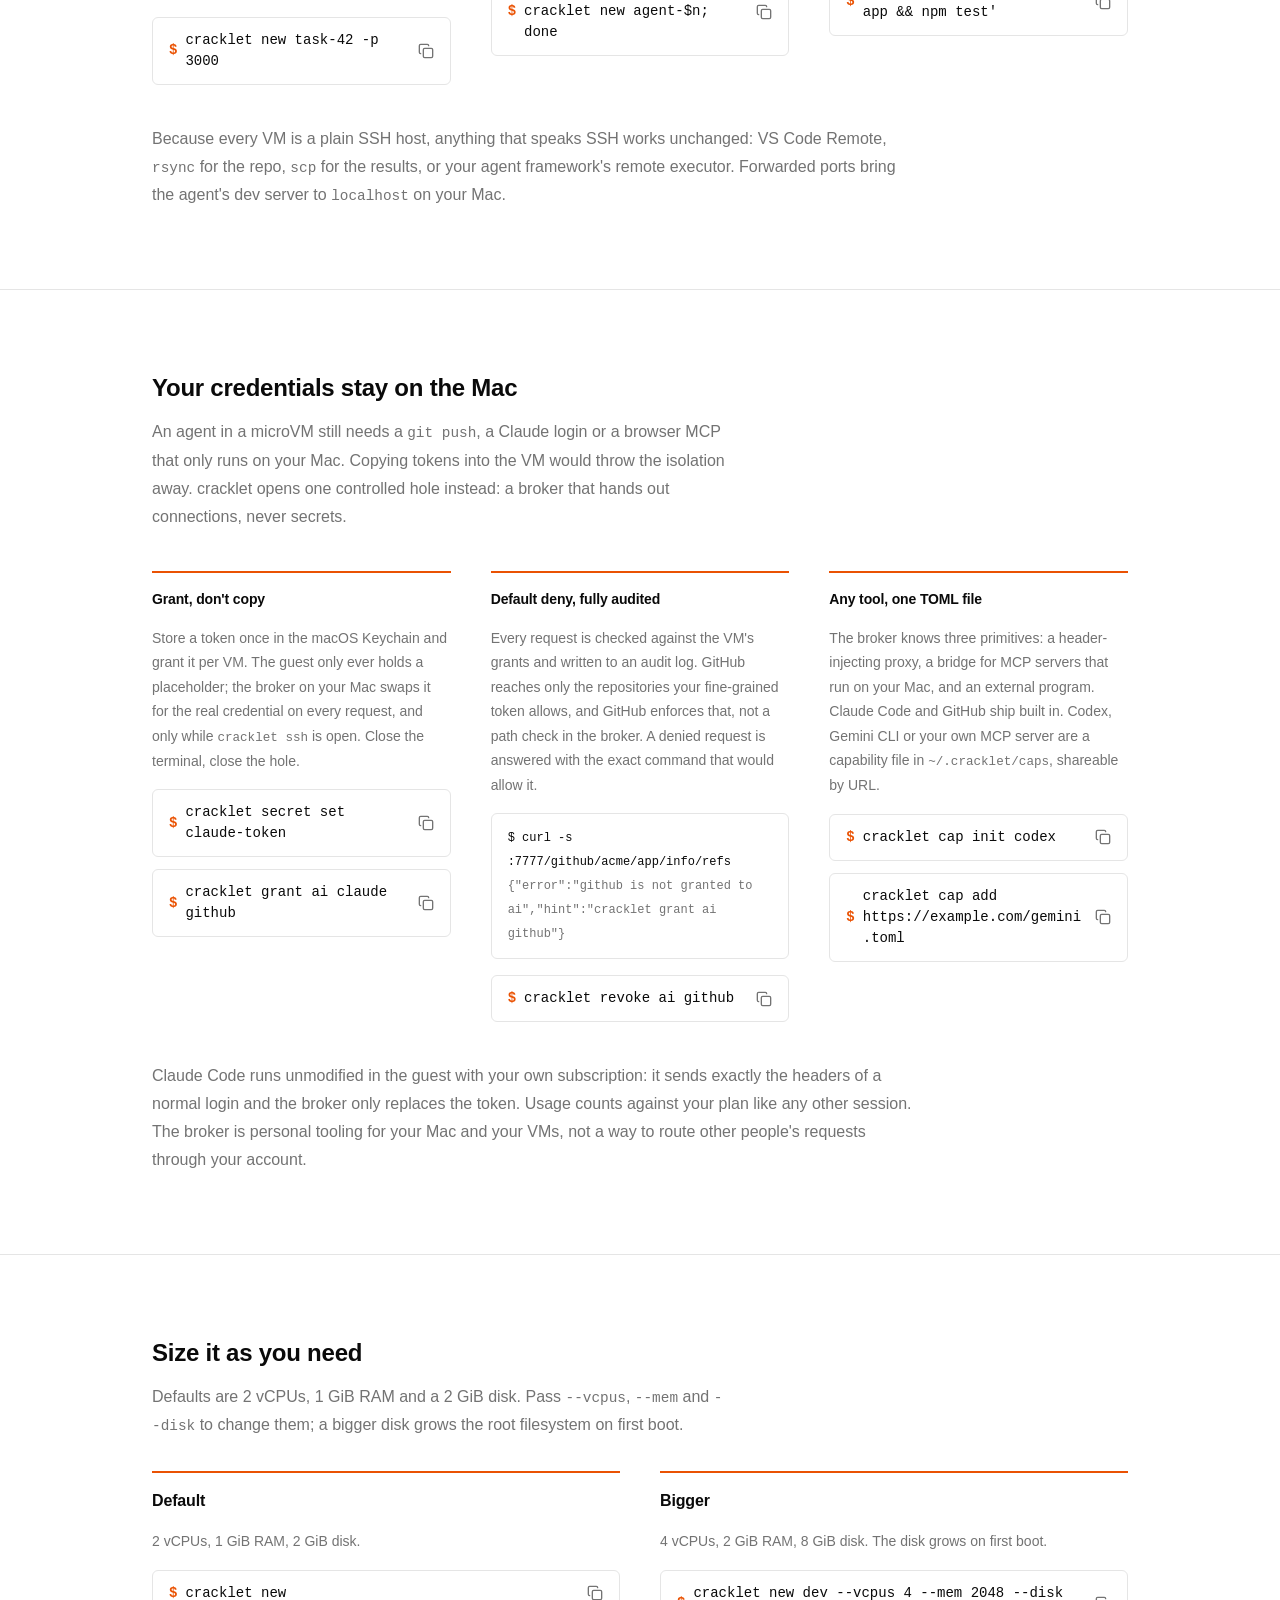
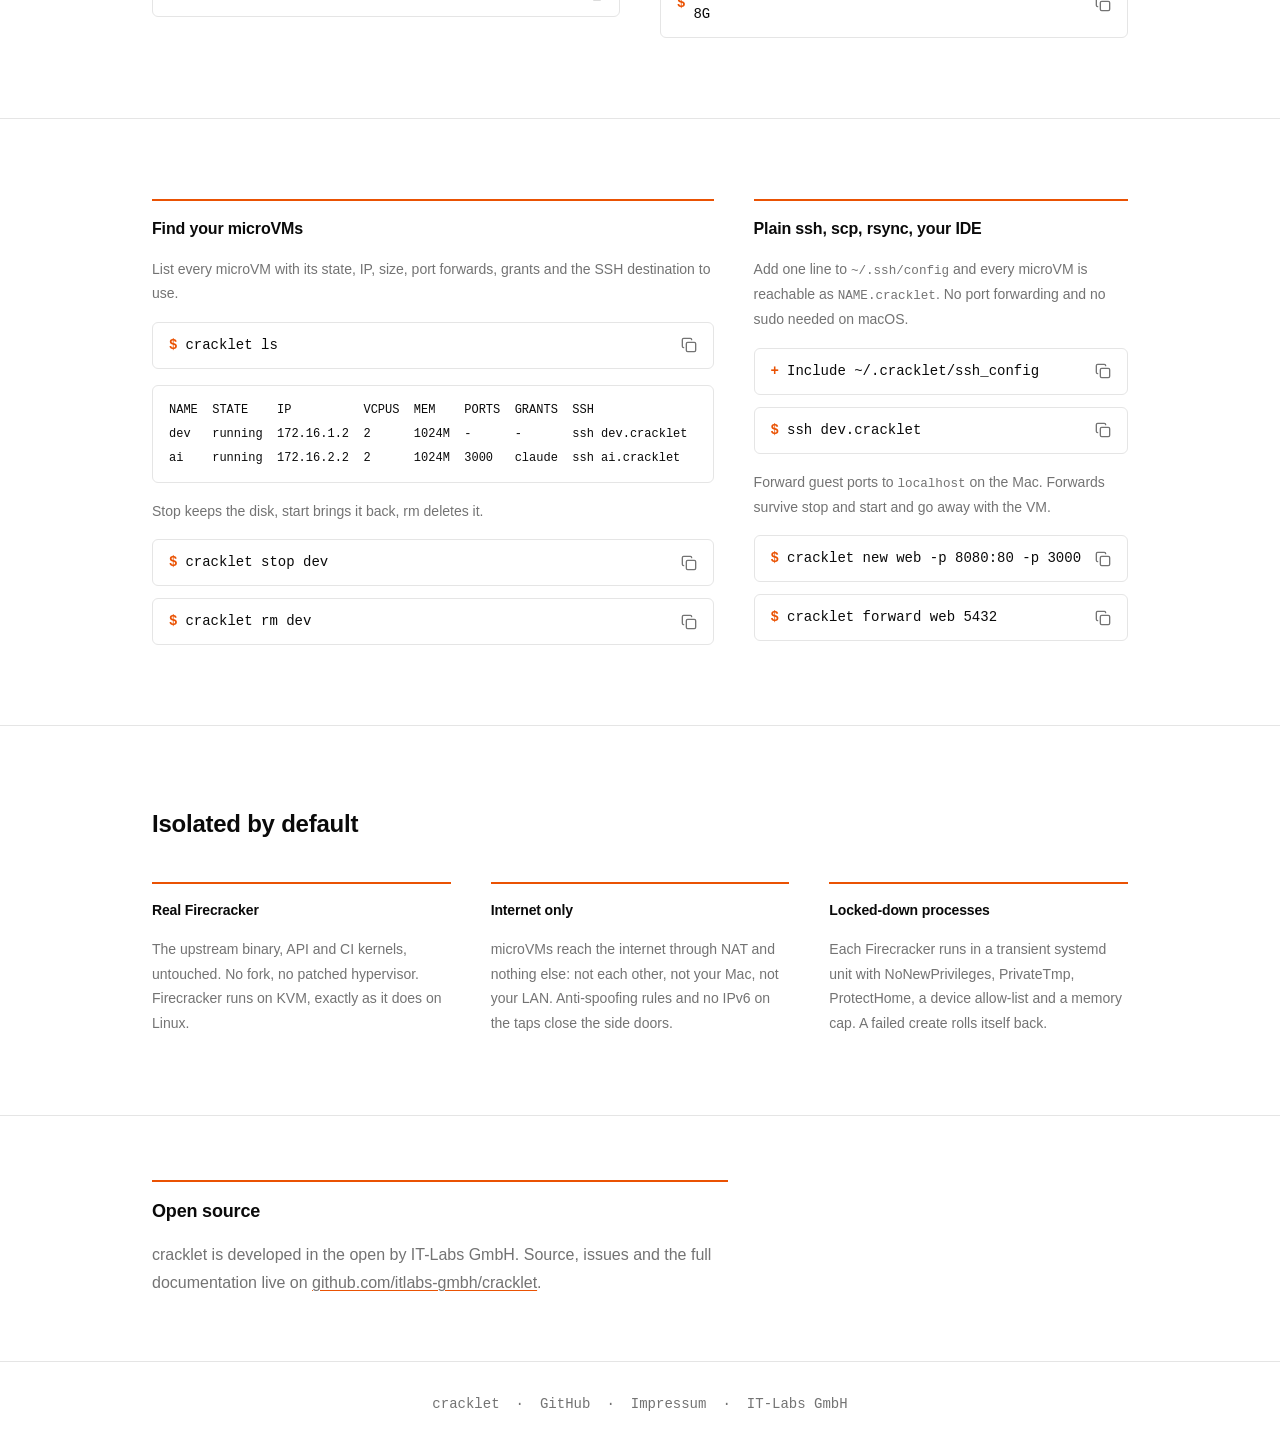
==== commit 2c3337e3: "refactor: remove grant scopes, a grant is a capability name Scopes (github:org/repo, github:*) were " ====
--- a/website/index.html
+++ b/website/index.html
@@ -18,7 +18,7 @@
   <header class="container site-header">
     <a class="brand" href="./" aria-current="page">cracklet</a>
     <nav class="site-nav" aria-label="Main navigation">
-      <a href="docs.html">Docs</a>
+      <a href="https://github.com/itlabs-gmbh/cracklet#readme">Docs</a>
       <a href="https://github.com/itlabs-gmbh/cracklet">GitHub</a>
       <a href="https://github.com/itlabs-gmbh/cracklet/issues">Issues</a>
     </nav>
@@ -117,9 +117,9 @@
           </div>
           <div class="card">
             <h3 class="small">Default deny, fully audited</h3>
-            <p>Every request is checked against the VM's grants and written to an audit log. GitHub reaches only the repositories your fine-grained token was made for. A denied request is answered with the exact command that would allow it.</p>
+            <p>Every request is checked against the VM's grants and written to an audit log. GitHub reaches only the repositories your fine-grained token allows, and GitHub enforces that, not a path check in the broker. A denied request is answered with the exact command that would allow it.</p>
             <div class="term term--wrap">$ curl -s :7777/github/acme/app/info/refs
-<span class="dim">{"error":"github is not granted to dev","hint":"cracklet grant dev github"}</span></div>
+<span class="dim">{"error":"github is not granted to ai","hint":"cracklet grant ai github"}</span></div>
             <div class="cmd" data-copy="cracklet revoke ai github">
               <span class="prompt" aria-hidden="true">$</span>
               <span class="text">cracklet revoke ai github</span>
@@ -128,7 +128,7 @@
           </div>
           <div class="card">
             <h3 class="small">Any tool, one TOML file</h3>
-            <p>The broker knows three primitives: a header-injecting proxy, a bridge for MCP servers that run on your Mac, and an external program. Claude Code and GitHub ship built in. Codex, Gemini CLI or your own MCP server are a capability file in <code>~/.cracklet/caps</code>, shareable by URL. <a class="link" href="capabilities.html">How it works</a></p>
+            <p>The broker knows three primitives: a header-injecting proxy, a bridge for MCP servers that run on your Mac, and an external program. Claude Code and GitHub ship built in. Codex, Gemini CLI or your own MCP server are a capability file in <code>~/.cracklet/caps</code>, shareable by URL.</p>
             <div class="cmd" data-copy="cracklet cap init codex">
               <span class="prompt" aria-hidden="true">$</span>
               <span class="text">cracklet cap init codex</span>
@@ -141,6 +141,7 @@
             </div>
           </div>
         </div>
+        <p class="intro" style="max-width:48rem;margin-top:2.5rem">Claude Code runs unmodified in the guest with your own subscription: it sends exactly the headers of a normal login and the broker only replaces the token. Usage counts against your plan like any other session. The broker is personal tooling for your Mac and your VMs, not a way to route other people's requests through your account.</p>
       </div>
     </section>
 
@@ -248,7 +249,7 @@
       <div class="container section" style="padding-top:4rem;padding-bottom:4rem">
         <div class="narrow">
           <h2>Open source</h2>
-          <p>cracklet is developed in the open by IT-Labs GmbH. Start with the <a class="link" href="docs.html">documentation</a>; source and issues live on <a class="link" href="https://github.com/itlabs-gmbh/cracklet">github.com/itlabs-gmbh/cracklet</a>.</p>
+          <p>cracklet is developed in the open by IT-Labs GmbH. Source, issues and the full documentation live on <a class="link" href="https://github.com/itlabs-gmbh/cracklet">github.com/itlabs-gmbh/cracklet</a>.</p>
         </div>
       </div>
     </section>
@@ -257,8 +258,6 @@
   <footer class="site-footer">
     <div class="container">
       <a href="./" aria-current="page">cracklet</a>
-      <span aria-hidden="true">·</span>
-      <a href="docs.html">Docs</a>
       <span aria-hidden="true">·</span>
       <a href="https://github.com/itlabs-gmbh/cracklet">GitHub</a>
       <span aria-hidden="true">·</span>
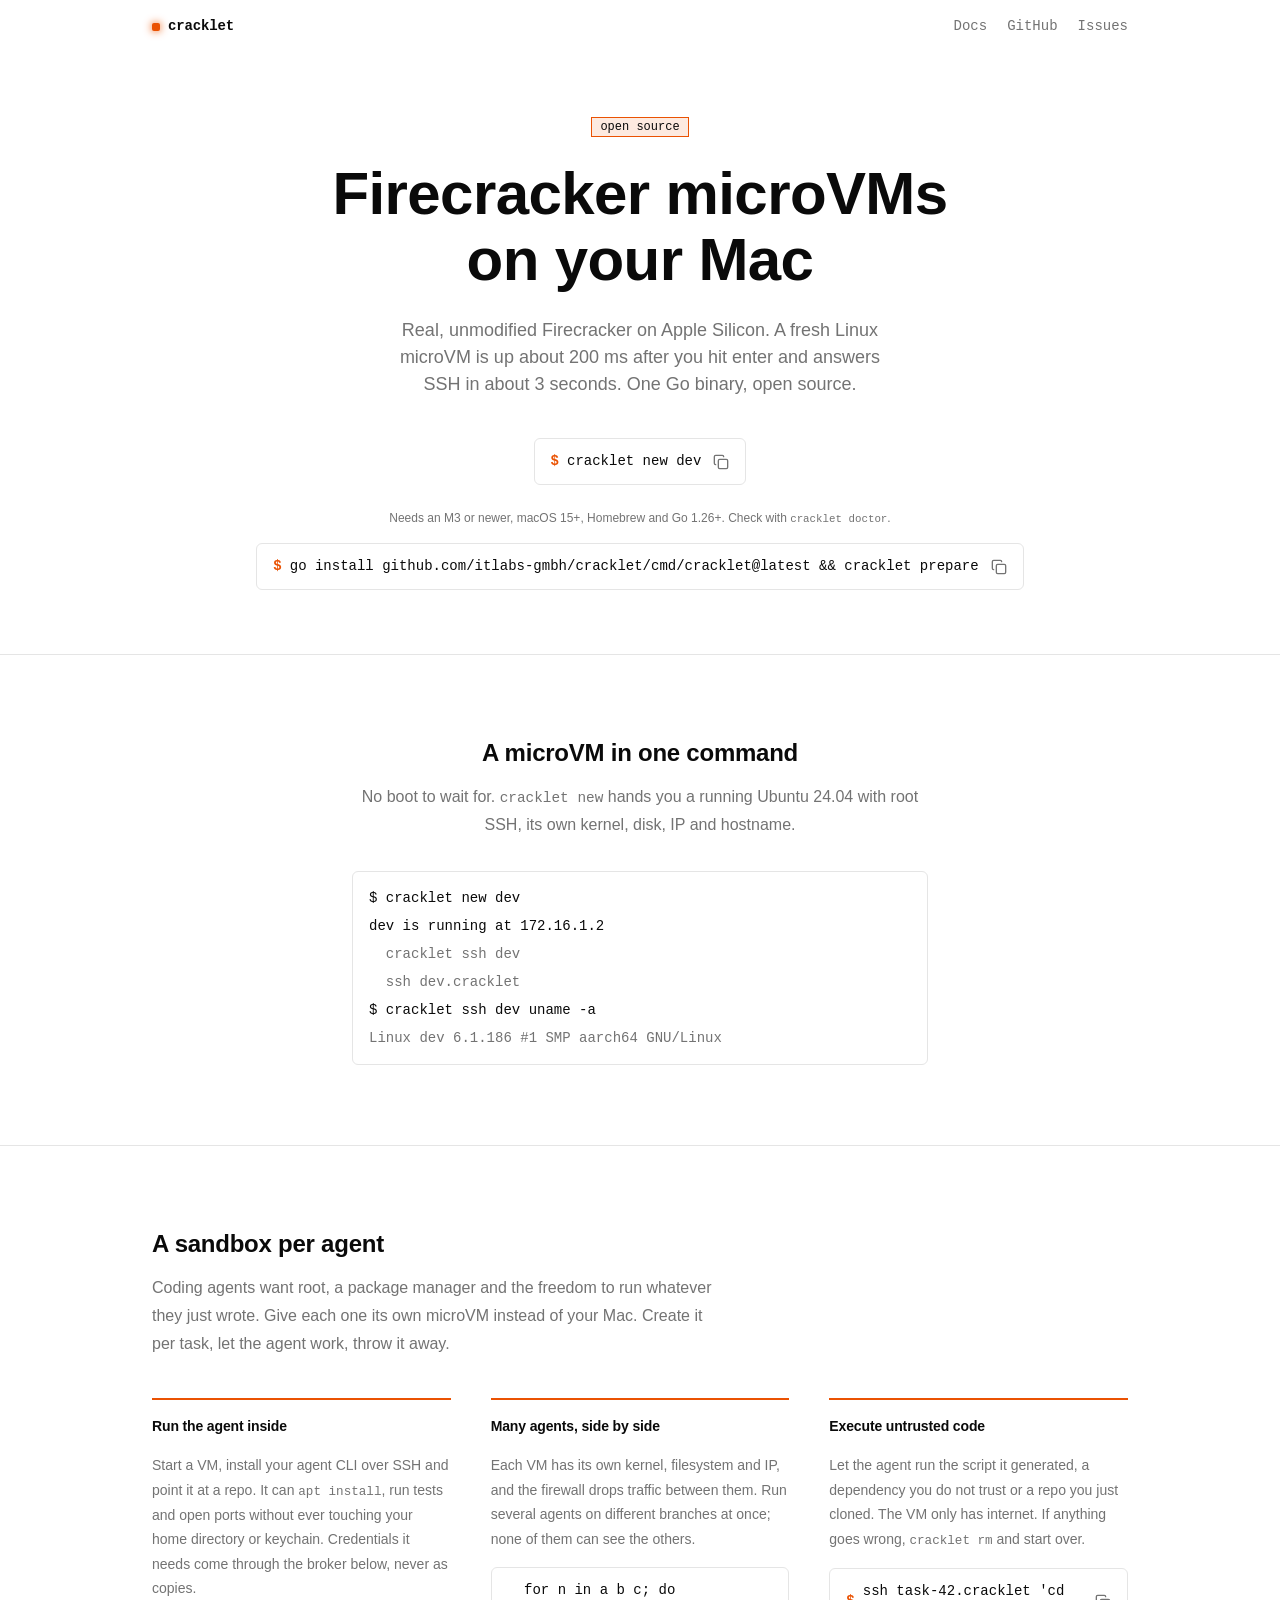
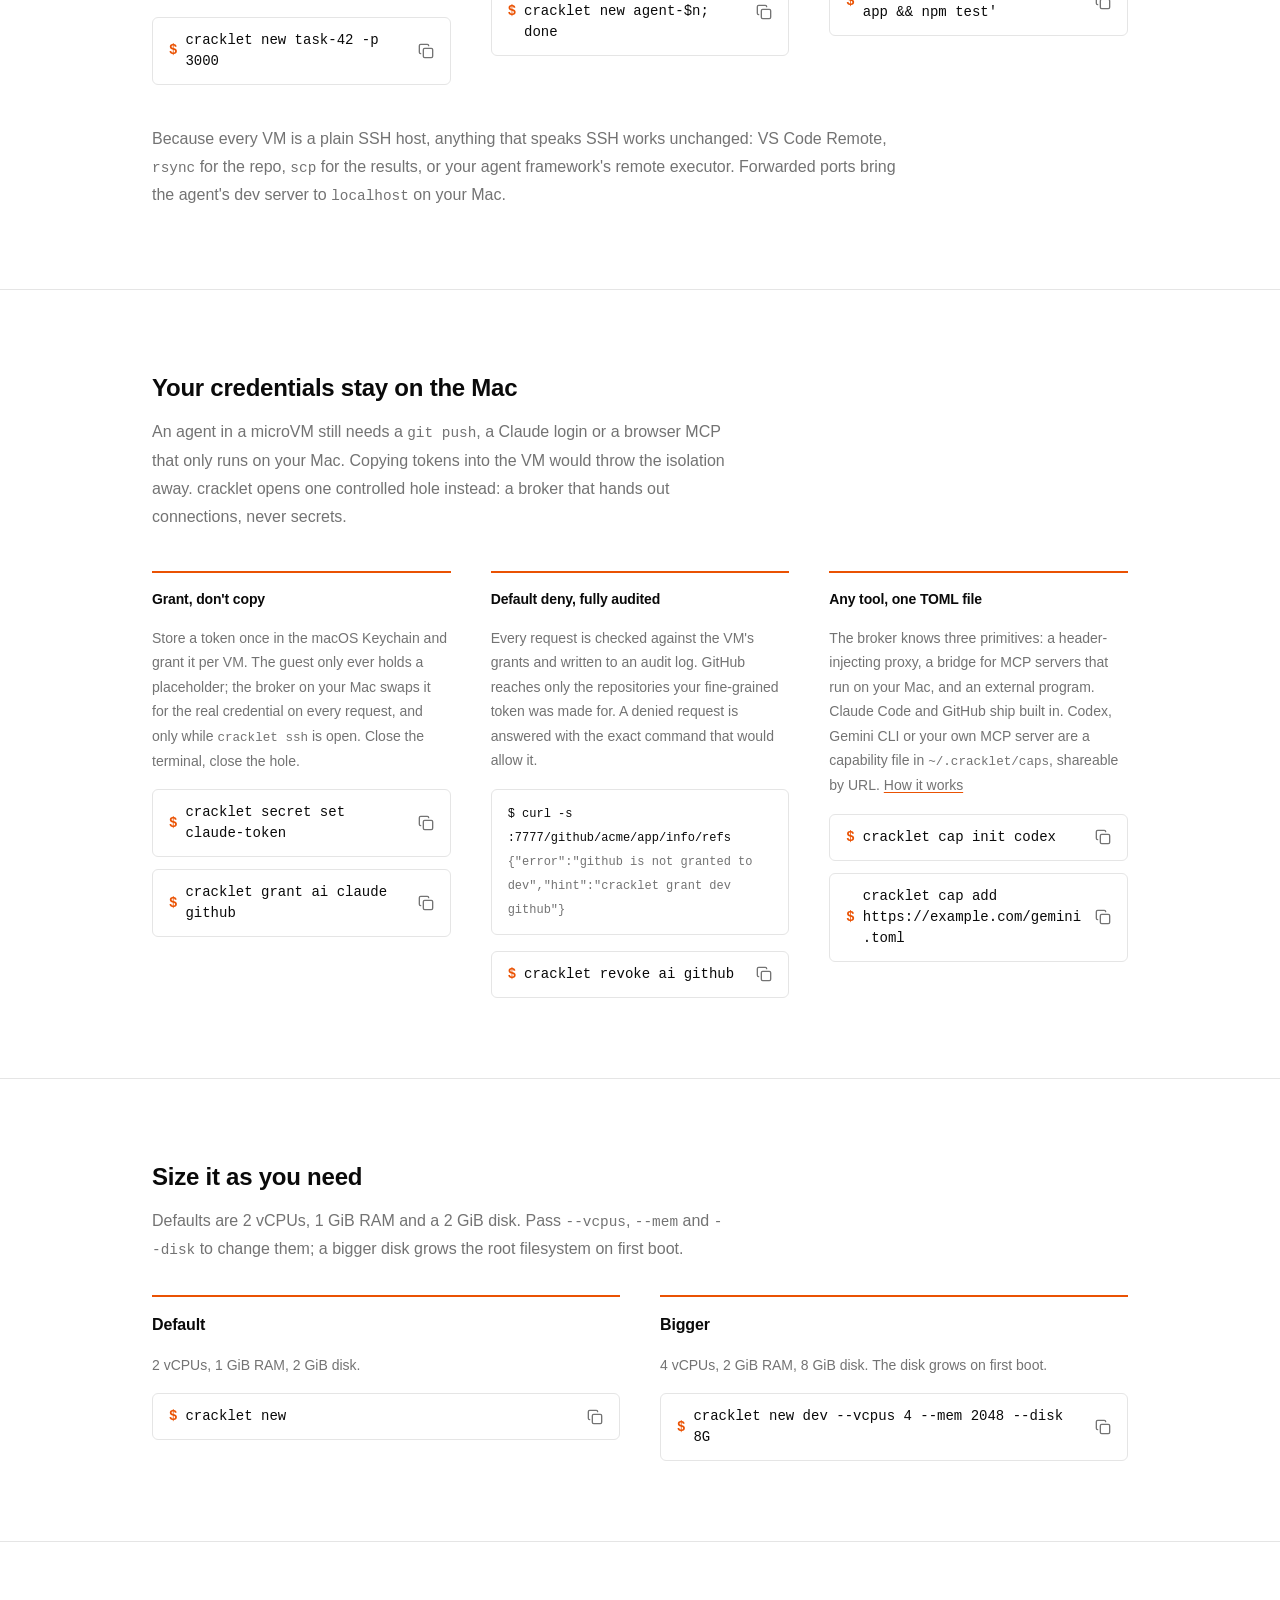
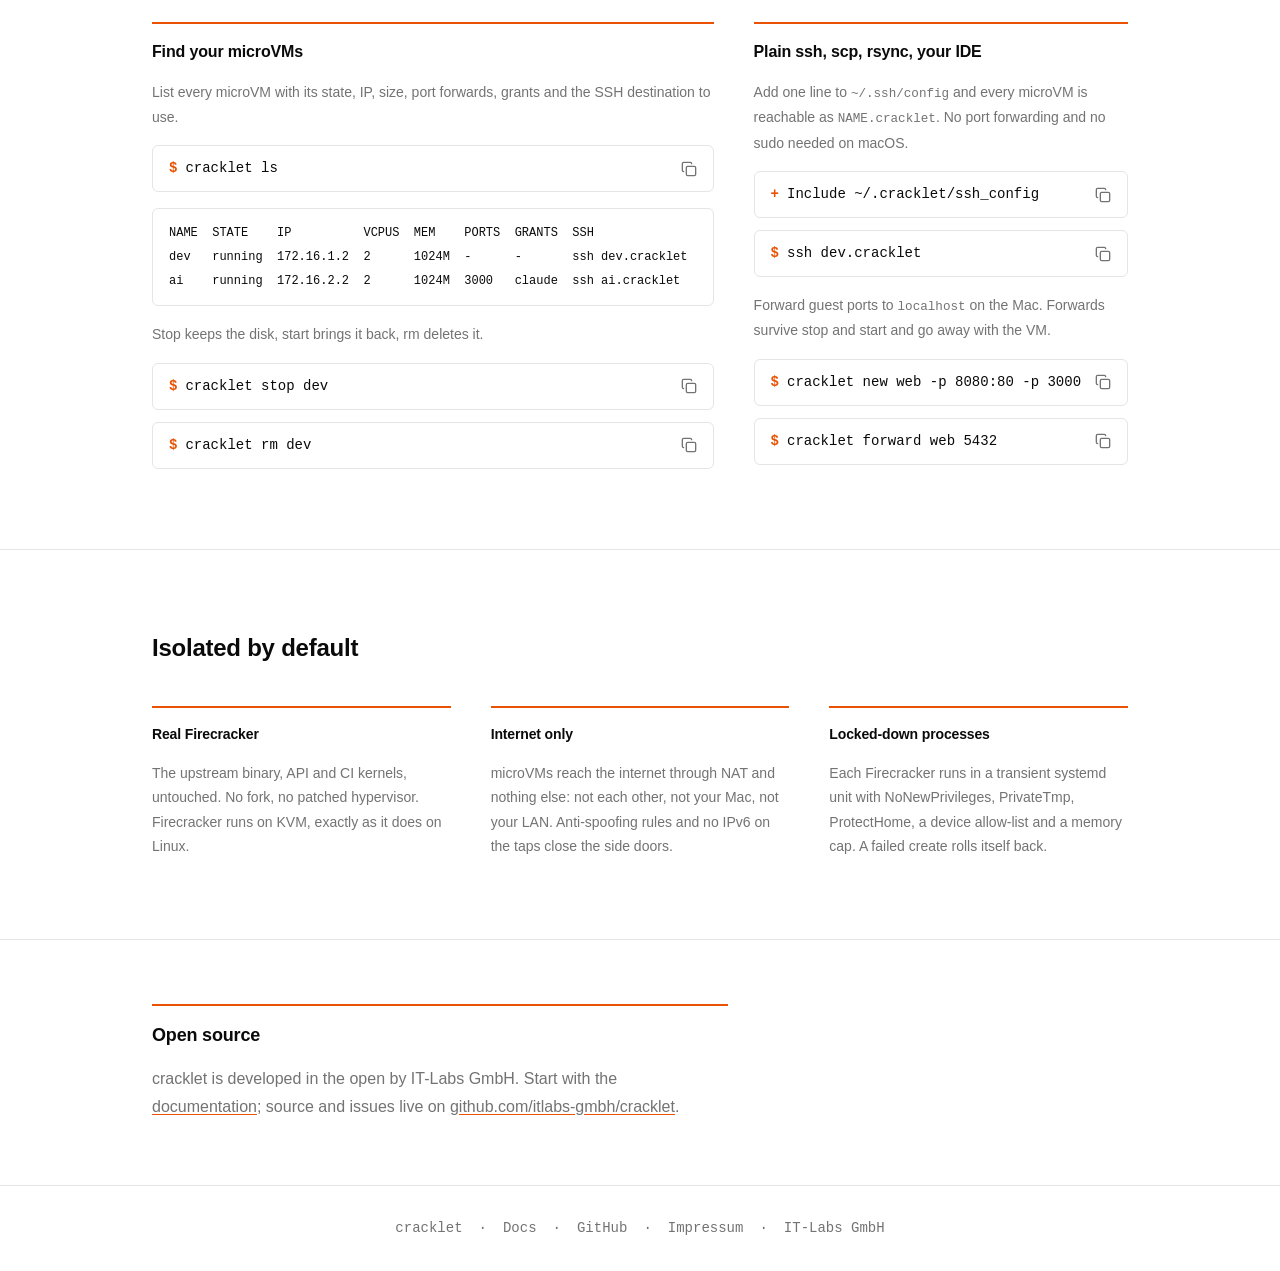
==== commit 1d5cb69d: "Merge pull request #19 from itlabs-gmbh/docs/cracklet-runin-inspired docs(website): add documentatio" ====
--- a/website/index.html
+++ b/website/index.html
@@ -18,7 +18,7 @@
   <header class="container site-header">
     <a class="brand" href="./" aria-current="page">cracklet</a>
     <nav class="site-nav" aria-label="Main navigation">
-      <a href="https://github.com/itlabs-gmbh/cracklet#readme">Docs</a>
+      <a href="docs.html">Docs</a>
       <a href="https://github.com/itlabs-gmbh/cracklet">GitHub</a>
       <a href="https://github.com/itlabs-gmbh/cracklet/issues">Issues</a>
     </nav>
@@ -117,9 +117,9 @@
           </div>
           <div class="card">
             <h3 class="small">Default deny, fully audited</h3>
-            <p>Every request is checked against the VM's grants and written to an audit log. GitHub reaches only the repositories your fine-grained token allows, and GitHub enforces that, not a path check in the broker. A denied request is answered with the exact command that would allow it.</p>
+            <p>Every request is checked against the VM's grants and written to an audit log. GitHub reaches only the repositories your fine-grained token was made for. A denied request is answered with the exact command that would allow it.</p>
             <div class="term term--wrap">$ curl -s :7777/github/acme/app/info/refs
-<span class="dim">{"error":"github is not granted to ai","hint":"cracklet grant ai github"}</span></div>
+<span class="dim">{"error":"github is not granted to dev","hint":"cracklet grant dev github"}</span></div>
             <div class="cmd" data-copy="cracklet revoke ai github">
               <span class="prompt" aria-hidden="true">$</span>
               <span class="text">cracklet revoke ai github</span>
@@ -128,7 +128,7 @@
           </div>
           <div class="card">
             <h3 class="small">Any tool, one TOML file</h3>
-            <p>The broker knows three primitives: a header-injecting proxy, a bridge for MCP servers that run on your Mac, and an external program. Claude Code and GitHub ship built in. Codex, Gemini CLI or your own MCP server are a capability file in <code>~/.cracklet/caps</code>, shareable by URL.</p>
+            <p>The broker knows three primitives: a header-injecting proxy, a bridge for MCP servers that run on your Mac, and an external program. Claude Code and GitHub ship built in. Codex, Gemini CLI or your own MCP server are a capability file in <code>~/.cracklet/caps</code>, shareable by URL. <a class="link" href="capabilities.html">How it works</a></p>
             <div class="cmd" data-copy="cracklet cap init codex">
               <span class="prompt" aria-hidden="true">$</span>
               <span class="text">cracklet cap init codex</span>
@@ -141,7 +141,6 @@
             </div>
           </div>
         </div>
-        <p class="intro" style="max-width:48rem;margin-top:2.5rem">Claude Code runs unmodified in the guest with your own subscription: it sends exactly the headers of a normal login and the broker only replaces the token. Usage counts against your plan like any other session. The broker is personal tooling for your Mac and your VMs, not a way to route other people's requests through your account.</p>
       </div>
     </section>
 
@@ -249,7 +248,7 @@
       <div class="container section" style="padding-top:4rem;padding-bottom:4rem">
         <div class="narrow">
           <h2>Open source</h2>
-          <p>cracklet is developed in the open by IT-Labs GmbH. Source, issues and the full documentation live on <a class="link" href="https://github.com/itlabs-gmbh/cracklet">github.com/itlabs-gmbh/cracklet</a>.</p>
+          <p>cracklet is developed in the open by IT-Labs GmbH. Start with the <a class="link" href="docs.html">documentation</a>; source and issues live on <a class="link" href="https://github.com/itlabs-gmbh/cracklet">github.com/itlabs-gmbh/cracklet</a>.</p>
         </div>
       </div>
     </section>
@@ -259,6 +258,8 @@
     <div class="container">
       <a href="./" aria-current="page">cracklet</a>
       <span aria-hidden="true">·</span>
+      <a href="docs.html">Docs</a>
+      <span aria-hidden="true">·</span>
       <a href="https://github.com/itlabs-gmbh/cracklet">GitHub</a>
       <span aria-hidden="true">·</span>
       <a href="impressum.html">Impressum</a>
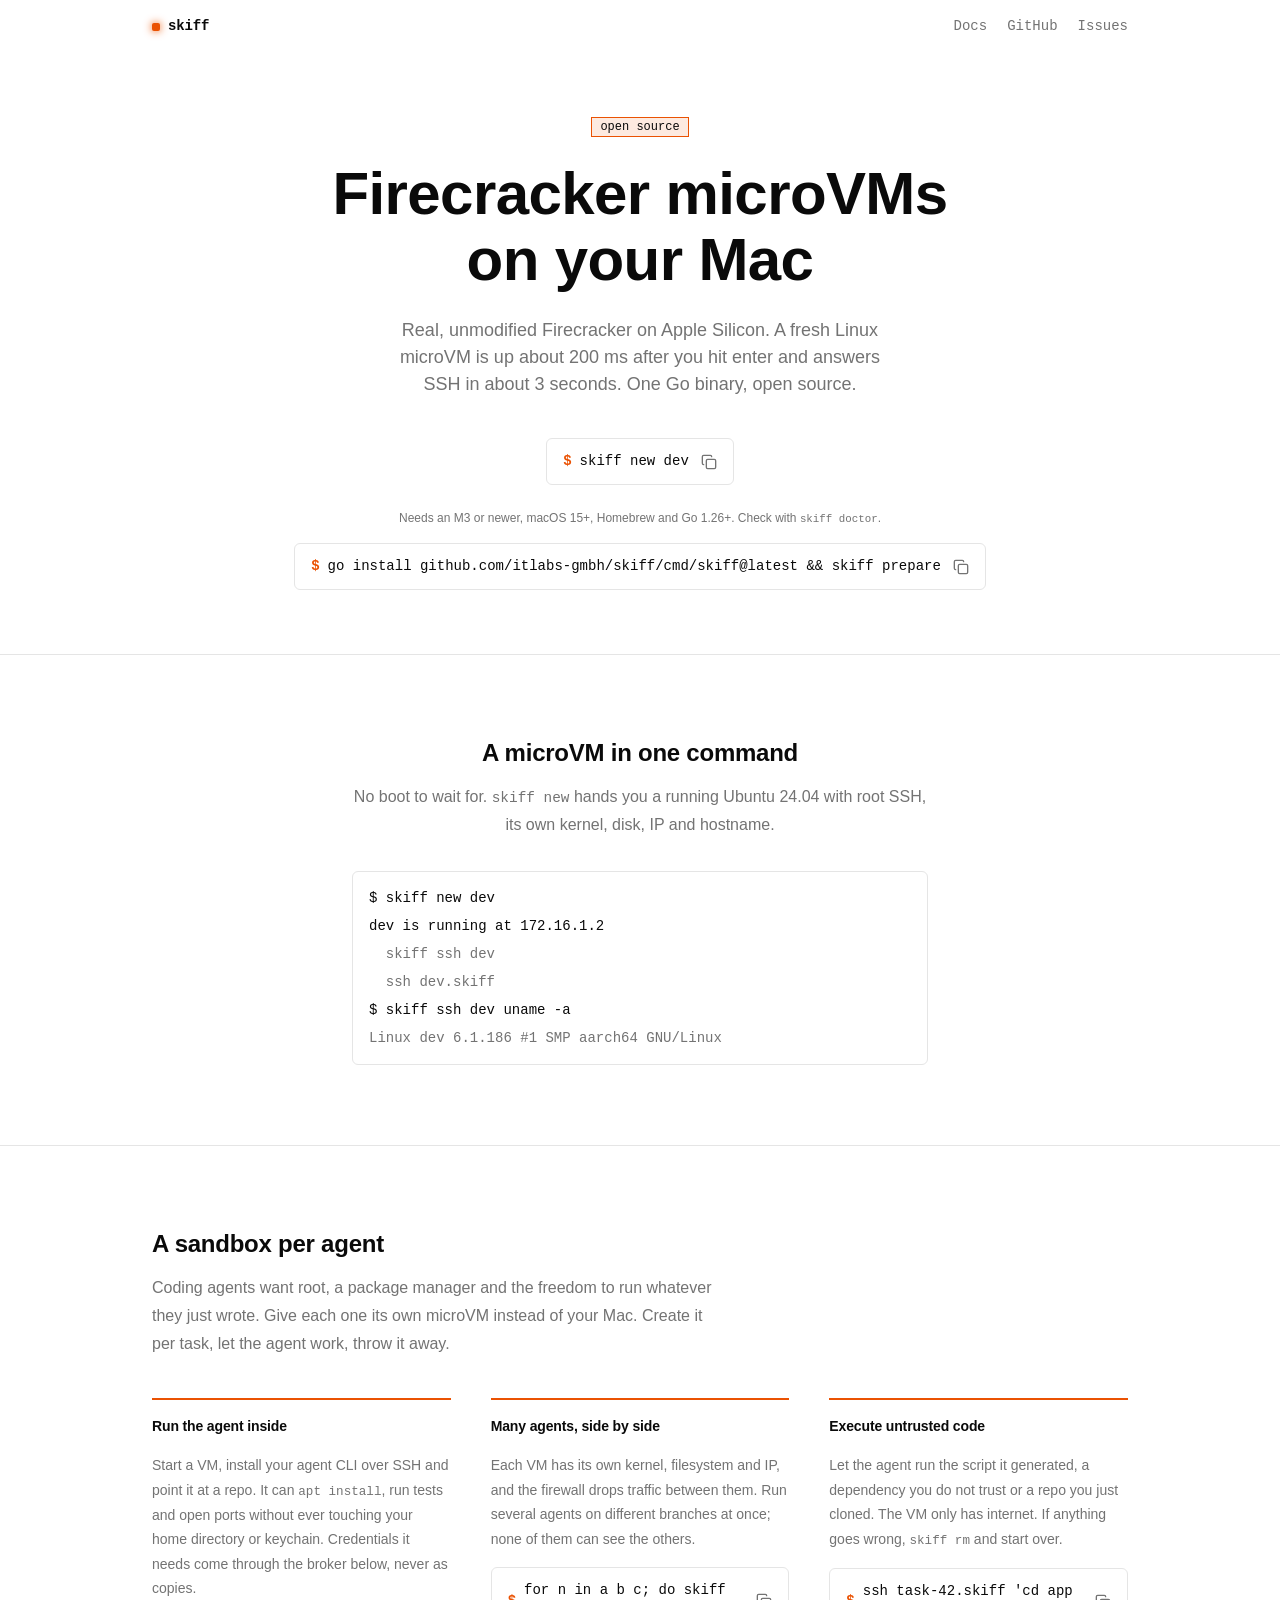
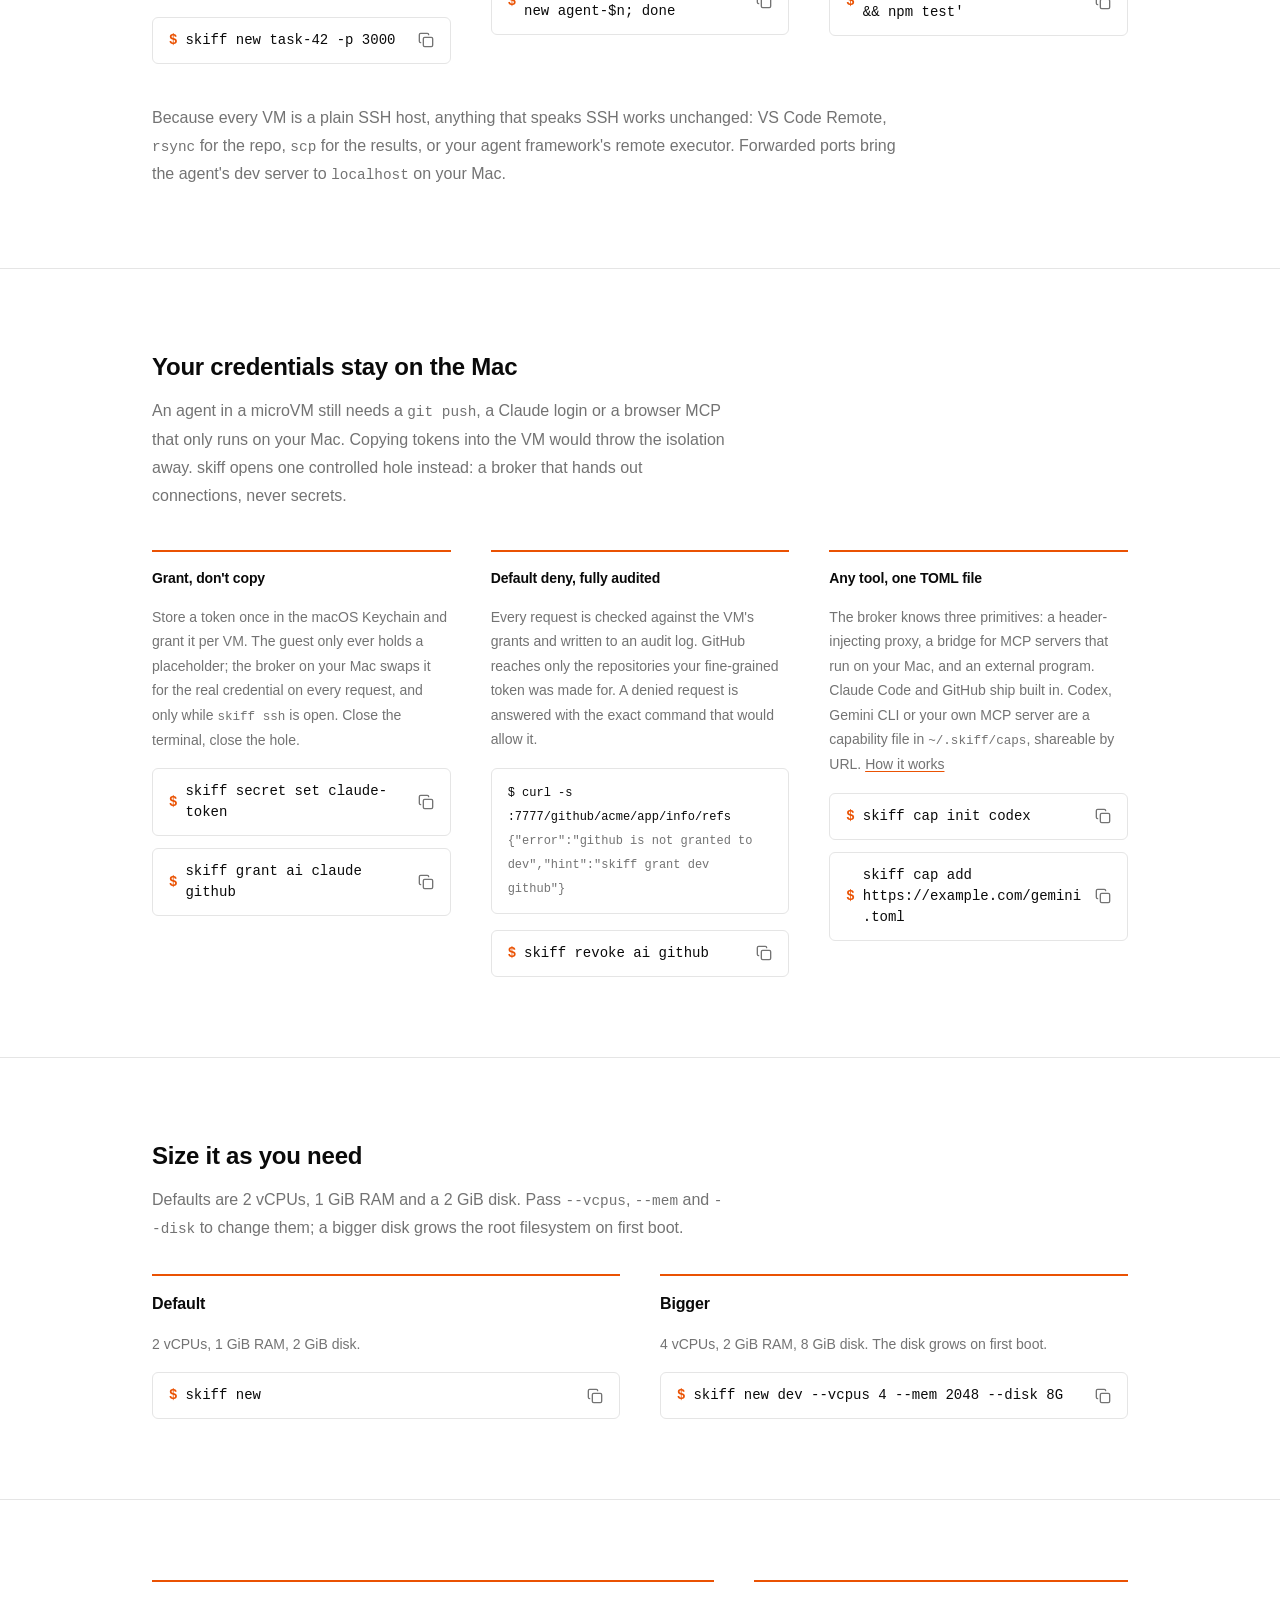
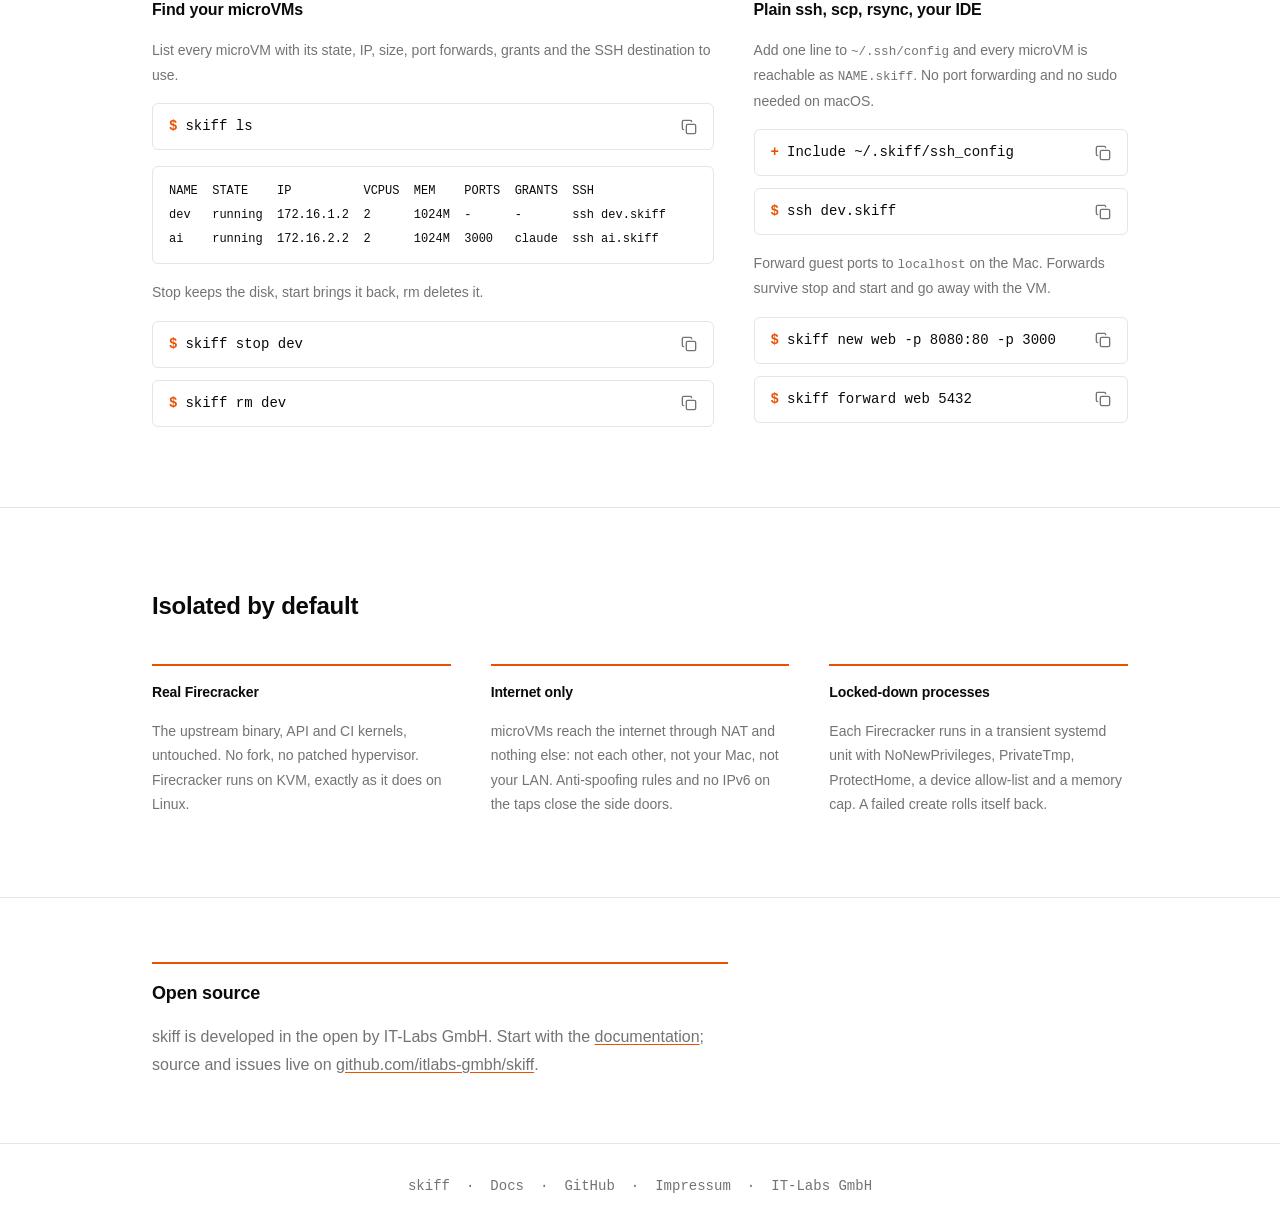
==== commit cc10579f: "refactor: rename cracklet to skiff Phase 6 of docs/design/container-backend.md, pulled ahead of phas" ====
--- a/website/index.html
+++ b/website/index.html
@@ -3,24 +3,24 @@
 <head>
   <meta charset="utf-8">
   <meta name="viewport" content="width=device-width, initial-scale=1">
-  <title>cracklet – Firecracker microVMs on your Mac</title>
-  <meta name="description" content="cracklet runs real, unmodified Firecracker microVMs on Apple Silicon. A fresh Linux VM is up in about 200 ms and answers SSH in about 3 seconds. Open source.">
+  <title>skiff – Firecracker microVMs on your Mac</title>
+  <meta name="description" content="skiff runs real, unmodified Firecracker microVMs on Apple Silicon. A fresh Linux VM is up in about 200 ms and answers SSH in about 3 seconds. Open source.">
   <meta name="theme-color" content="#ffffff" media="(prefers-color-scheme: light)">
   <meta name="theme-color" content="#232323" media="(prefers-color-scheme: dark)">
-  <meta property="og:title" content="cracklet – Firecracker microVMs on your Mac">
+  <meta property="og:title" content="skiff – Firecracker microVMs on your Mac">
   <meta property="og:description" content="Real, unmodified Firecracker on Apple Silicon. A fresh Linux microVM in about 200 ms, SSH in about 3 seconds. Open source.">
   <meta property="og:type" content="website">
-  <meta property="og:site_name" content="cracklet">
+  <meta property="og:site_name" content="skiff">
   <link rel="icon" href="favicon.svg" type="image/svg+xml">
   <link rel="stylesheet" href="style.css">
 </head>
 <body>
   <header class="container site-header">
-    <a class="brand" href="./" aria-current="page">cracklet</a>
+    <a class="brand" href="./" aria-current="page">skiff</a>
     <nav class="site-nav" aria-label="Main navigation">
       <a href="docs.html">Docs</a>
-      <a href="https://github.com/itlabs-gmbh/cracklet">GitHub</a>
-      <a href="https://github.com/itlabs-gmbh/cracklet/issues">Issues</a>
+      <a href="https://github.com/itlabs-gmbh/skiff">GitHub</a>
+      <a href="https://github.com/itlabs-gmbh/skiff/issues">Issues</a>
     </nav>
   </header>
 
@@ -30,17 +30,17 @@
       <h1>Firecracker microVMs on your Mac</h1>
       <p class="lead">Real, unmodified Firecracker on Apple Silicon. A fresh Linux microVM is up about 200 ms after you hit enter and answers SSH in about 3 seconds. One Go binary, open source.</p>
 
-      <div class="cmd" data-copy="cracklet new dev">
+      <div class="cmd" data-copy="skiff new dev">
         <span class="prompt" aria-hidden="true">$</span>
-        <span class="text">cracklet new dev</span>
-        <button type="button" aria-label="Copy cracklet new dev to the clipboard"></button>
+        <span class="text">skiff new dev</span>
+        <button type="button" aria-label="Copy skiff new dev to the clipboard"></button>
       </div>
 
       <div style="max-width:100%">
-        <p class="hint">Needs an M3 or newer, macOS 15+, Homebrew and Go 1.26+. Check with <code>cracklet doctor</code>.</p>
-        <div class="cmd" data-copy="go install github.com/itlabs-gmbh/cracklet/cmd/cracklet@latest &amp;&amp; cracklet prepare">
+        <p class="hint">Needs an M3 or newer, macOS 15+, Homebrew and Go 1.26+. Check with <code>skiff doctor</code>.</p>
+        <div class="cmd" data-copy="go install github.com/itlabs-gmbh/skiff/cmd/skiff@latest &amp;&amp; skiff prepare">
           <span class="prompt" aria-hidden="true">$</span>
-          <span class="text">go install github.com/itlabs-gmbh/cracklet/cmd/cracklet@latest &amp;&amp; cracklet prepare</span>
+          <span class="text">go install github.com/itlabs-gmbh/skiff/cmd/skiff@latest &amp;&amp; skiff prepare</span>
           <button type="button" aria-label="Copy the install command to the clipboard"></button>
         </div>
       </div>
@@ -49,12 +49,12 @@
     <section>
       <div class="container section section--center">
         <h2>A microVM in one command</h2>
-        <p class="intro">No boot to wait for. <code>cracklet new</code> hands you a running Ubuntu 24.04 with root SSH, its own kernel, disk, IP and hostname.</p>
-        <div class="term">$ cracklet new dev
+        <p class="intro">No boot to wait for. <code>skiff new</code> hands you a running Ubuntu 24.04 with root SSH, its own kernel, disk, IP and hostname.</p>
+        <div class="term">$ skiff new dev
 dev is running at 172.16.1.2
-<span class="dim">  cracklet ssh dev</span>
-<span class="dim">  ssh dev.cracklet</span>
-$ cracklet ssh dev uname -a
+<span class="dim">  skiff ssh dev</span>
+<span class="dim">  ssh dev.skiff</span>
+$ skiff ssh dev uname -a
 <span class="dim">Linux dev 6.1.186 #1 SMP aarch64 GNU/Linux</span></div>
       </div>
     </section>
@@ -67,27 +67,27 @@
           <div class="card">
             <h3 class="small">Run the agent inside</h3>
             <p>Start a VM, install your agent CLI over SSH and point it at a repo. It can <code>apt install</code>, run tests and open ports without ever touching your home directory or keychain. Credentials it needs come through the broker below, never as copies.</p>
-            <div class="cmd" data-copy="cracklet new task-42 -p 3000">
-              <span class="prompt" aria-hidden="true">$</span>
-              <span class="text">cracklet new task-42 -p 3000</span>
-              <button type="button" aria-label="Copy cracklet new task-42 -p 3000 to the clipboard"></button>
+            <div class="cmd" data-copy="skiff new task-42 -p 3000">
+              <span class="prompt" aria-hidden="true">$</span>
+              <span class="text">skiff new task-42 -p 3000</span>
+              <button type="button" aria-label="Copy skiff new task-42 -p 3000 to the clipboard"></button>
             </div>
           </div>
           <div class="card">
             <h3 class="small">Many agents, side by side</h3>
             <p>Each VM has its own kernel, filesystem and IP, and the firewall drops traffic between them. Run several agents on different branches at once; none of them can see the others.</p>
-            <div class="cmd" data-copy="for n in a b c; do cracklet new agent-$n; done">
-              <span class="prompt" aria-hidden="true">$</span>
-              <span class="text">for n in a b c; do cracklet new agent-$n; done</span>
+            <div class="cmd" data-copy="for n in a b c; do skiff new agent-$n; done">
+              <span class="prompt" aria-hidden="true">$</span>
+              <span class="text">for n in a b c; do skiff new agent-$n; done</span>
               <button type="button" aria-label="Copy the loop that creates three agent VMs to the clipboard"></button>
             </div>
           </div>
           <div class="card">
             <h3 class="small">Execute untrusted code</h3>
-            <p>Let the agent run the script it generated, a dependency you do not trust or a repo you just cloned. The VM only has internet. If anything goes wrong, <code>cracklet rm</code> and start over.</p>
-            <div class="cmd" data-copy="ssh task-42.cracklet 'cd app &amp;&amp; npm test'">
-              <span class="prompt" aria-hidden="true">$</span>
-              <span class="text">ssh task-42.cracklet 'cd app &amp;&amp; npm test'</span>
+            <p>Let the agent run the script it generated, a dependency you do not trust or a repo you just cloned. The VM only has internet. If anything goes wrong, <code>skiff rm</code> and start over.</p>
+            <div class="cmd" data-copy="ssh task-42.skiff 'cd app &amp;&amp; npm test'">
+              <span class="prompt" aria-hidden="true">$</span>
+              <span class="text">ssh task-42.skiff 'cd app &amp;&amp; npm test'</span>
               <button type="button" aria-label="Copy the remote test command to the clipboard"></button>
             </div>
           </div>
@@ -99,19 +99,19 @@
     <section>
       <div class="container section">
         <h2>Your credentials stay on the Mac</h2>
-        <p class="intro">An agent in a microVM still needs a <code>git push</code>, a Claude login or a browser MCP that only runs on your Mac. Copying tokens into the VM would throw the isolation away. cracklet opens one controlled hole instead: a broker that hands out connections, never secrets.</p>
+        <p class="intro">An agent in a microVM still needs a <code>git push</code>, a Claude login or a browser MCP that only runs on your Mac. Copying tokens into the VM would throw the isolation away. skiff opens one controlled hole instead: a broker that hands out connections, never secrets.</p>
         <div class="grid grid--3" style="margin-top:2.5rem">
           <div class="card">
             <h3 class="small">Grant, don't copy</h3>
-            <p>Store a token once in the macOS Keychain and grant it per VM. The guest only ever holds a placeholder; the broker on your Mac swaps it for the real credential on every request, and only while <code>cracklet ssh</code> is open. Close the terminal, close the hole.</p>
-            <div class="cmd" data-copy="cracklet secret set claude-token">
-              <span class="prompt" aria-hidden="true">$</span>
-              <span class="text">cracklet secret set claude-token</span>
-              <button type="button" aria-label="Copy cracklet secret set claude-token to the clipboard"></button>
-            </div>
-            <div class="cmd" data-copy="cracklet grant ai claude github">
-              <span class="prompt" aria-hidden="true">$</span>
-              <span class="text">cracklet grant ai claude github</span>
+            <p>Store a token once in the macOS Keychain and grant it per VM. The guest only ever holds a placeholder; the broker on your Mac swaps it for the real credential on every request, and only while <code>skiff ssh</code> is open. Close the terminal, close the hole.</p>
+            <div class="cmd" data-copy="skiff secret set claude-token">
+              <span class="prompt" aria-hidden="true">$</span>
+              <span class="text">skiff secret set claude-token</span>
+              <button type="button" aria-label="Copy skiff secret set claude-token to the clipboard"></button>
+            </div>
+            <div class="cmd" data-copy="skiff grant ai claude github">
+              <span class="prompt" aria-hidden="true">$</span>
+              <span class="text">skiff grant ai claude github</span>
               <button type="button" aria-label="Copy the grant command to the clipboard"></button>
             </div>
           </div>
@@ -119,24 +119,24 @@
             <h3 class="small">Default deny, fully audited</h3>
             <p>Every request is checked against the VM's grants and written to an audit log. GitHub reaches only the repositories your fine-grained token was made for. A denied request is answered with the exact command that would allow it.</p>
             <div class="term term--wrap">$ curl -s :7777/github/acme/app/info/refs
-<span class="dim">{"error":"github is not granted to dev","hint":"cracklet grant dev github"}</span></div>
-            <div class="cmd" data-copy="cracklet revoke ai github">
-              <span class="prompt" aria-hidden="true">$</span>
-              <span class="text">cracklet revoke ai github</span>
+<span class="dim">{"error":"github is not granted to dev","hint":"skiff grant dev github"}</span></div>
+            <div class="cmd" data-copy="skiff revoke ai github">
+              <span class="prompt" aria-hidden="true">$</span>
+              <span class="text">skiff revoke ai github</span>
               <button type="button" aria-label="Copy the revoke command to the clipboard"></button>
             </div>
           </div>
           <div class="card">
             <h3 class="small">Any tool, one TOML file</h3>
-            <p>The broker knows three primitives: a header-injecting proxy, a bridge for MCP servers that run on your Mac, and an external program. Claude Code and GitHub ship built in. Codex, Gemini CLI or your own MCP server are a capability file in <code>~/.cracklet/caps</code>, shareable by URL. <a class="link" href="capabilities.html">How it works</a></p>
-            <div class="cmd" data-copy="cracklet cap init codex">
-              <span class="prompt" aria-hidden="true">$</span>
-              <span class="text">cracklet cap init codex</span>
-              <button type="button" aria-label="Copy cracklet cap init codex to the clipboard"></button>
-            </div>
-            <div class="cmd" data-copy="cracklet cap add https://example.com/gemini.toml">
-              <span class="prompt" aria-hidden="true">$</span>
-              <span class="text">cracklet cap add https://example.com/gemini.toml</span>
+            <p>The broker knows three primitives: a header-injecting proxy, a bridge for MCP servers that run on your Mac, and an external program. Claude Code and GitHub ship built in. Codex, Gemini CLI or your own MCP server are a capability file in <code>~/.skiff/caps</code>, shareable by URL. <a class="link" href="capabilities.html">How it works</a></p>
+            <div class="cmd" data-copy="skiff cap init codex">
+              <span class="prompt" aria-hidden="true">$</span>
+              <span class="text">skiff cap init codex</span>
+              <button type="button" aria-label="Copy skiff cap init codex to the clipboard"></button>
+            </div>
+            <div class="cmd" data-copy="skiff cap add https://example.com/gemini.toml">
+              <span class="prompt" aria-hidden="true">$</span>
+              <span class="text">skiff cap add https://example.com/gemini.toml</span>
               <button type="button" aria-label="Copy the cap add example to the clipboard"></button>
             </div>
           </div>
@@ -152,18 +152,18 @@
           <div class="card">
             <h3>Default</h3>
             <p>2 vCPUs, 1 GiB RAM, 2 GiB disk.</p>
-            <div class="cmd" data-copy="cracklet new">
-              <span class="prompt" aria-hidden="true">$</span>
-              <span class="text">cracklet new</span>
-              <button type="button" aria-label="Copy cracklet new to the clipboard"></button>
+            <div class="cmd" data-copy="skiff new">
+              <span class="prompt" aria-hidden="true">$</span>
+              <span class="text">skiff new</span>
+              <button type="button" aria-label="Copy skiff new to the clipboard"></button>
             </div>
           </div>
           <div class="card">
             <h3>Bigger</h3>
             <p>4 vCPUs, 2 GiB RAM, 8 GiB disk. The disk grows on first boot.</p>
-            <div class="cmd" data-copy="cracklet new dev --vcpus 4 --mem 2048 --disk 8G">
-              <span class="prompt" aria-hidden="true">$</span>
-              <span class="text">cracklet new dev --vcpus 4 --mem 2048 --disk 8G</span>
+            <div class="cmd" data-copy="skiff new dev --vcpus 4 --mem 2048 --disk 8G">
+              <span class="prompt" aria-hidden="true">$</span>
+              <span class="text">skiff new dev --vcpus 4 --mem 2048 --disk 8G</span>
               <button type="button" aria-label="Copy the sized create command to the clipboard"></button>
             </div>
           </div>
@@ -176,49 +176,49 @@
         <div class="card">
           <h2>Find your microVMs</h2>
           <p>List every microVM with its state, IP, size, port forwards, grants and the SSH destination to use.</p>
-          <div class="cmd" data-copy="cracklet ls">
-            <span class="prompt" aria-hidden="true">$</span>
-            <span class="text">cracklet ls</span>
-            <button type="button" aria-label="Copy cracklet ls to the clipboard"></button>
+          <div class="cmd" data-copy="skiff ls">
+            <span class="prompt" aria-hidden="true">$</span>
+            <span class="text">skiff ls</span>
+            <button type="button" aria-label="Copy skiff ls to the clipboard"></button>
           </div>
           <div class="term">NAME  STATE    IP          VCPUS  MEM    PORTS  GRANTS  SSH
-dev   running  172.16.1.2  2      1024M  -      -       ssh dev.cracklet
-ai    running  172.16.2.2  2      1024M  3000   claude  ssh ai.cracklet</div>
+dev   running  172.16.1.2  2      1024M  -      -       ssh dev.skiff
+ai    running  172.16.2.2  2      1024M  3000   claude  ssh ai.skiff</div>
           <p>Stop keeps the disk, start brings it back, rm deletes it.</p>
-          <div class="cmd" data-copy="cracklet stop dev">
-            <span class="prompt" aria-hidden="true">$</span>
-            <span class="text">cracklet stop dev</span>
-            <button type="button" aria-label="Copy cracklet stop dev to the clipboard"></button>
-          </div>
-          <div class="cmd" data-copy="cracklet rm dev">
-            <span class="prompt" aria-hidden="true">$</span>
-            <span class="text">cracklet rm dev</span>
-            <button type="button" aria-label="Copy cracklet rm dev to the clipboard"></button>
+          <div class="cmd" data-copy="skiff stop dev">
+            <span class="prompt" aria-hidden="true">$</span>
+            <span class="text">skiff stop dev</span>
+            <button type="button" aria-label="Copy skiff stop dev to the clipboard"></button>
+          </div>
+          <div class="cmd" data-copy="skiff rm dev">
+            <span class="prompt" aria-hidden="true">$</span>
+            <span class="text">skiff rm dev</span>
+            <button type="button" aria-label="Copy skiff rm dev to the clipboard"></button>
           </div>
         </div>
         <div class="card">
           <h2>Plain ssh, scp, rsync, your IDE</h2>
-          <p>Add one line to <code>~/.ssh/config</code> and every microVM is reachable as <code>NAME.cracklet</code>. No port forwarding and no sudo needed on macOS.</p>
-          <div class="cmd" data-copy="Include ~/.cracklet/ssh_config">
+          <p>Add one line to <code>~/.ssh/config</code> and every microVM is reachable as <code>NAME.skiff</code>. No port forwarding and no sudo needed on macOS.</p>
+          <div class="cmd" data-copy="Include ~/.skiff/ssh_config">
             <span class="prompt" aria-hidden="true">+</span>
-            <span class="text">Include ~/.cracklet/ssh_config</span>
+            <span class="text">Include ~/.skiff/ssh_config</span>
             <button type="button" aria-label="Copy the ssh config Include line to the clipboard"></button>
           </div>
-          <div class="cmd" data-copy="ssh dev.cracklet">
-            <span class="prompt" aria-hidden="true">$</span>
-            <span class="text">ssh dev.cracklet</span>
-            <button type="button" aria-label="Copy ssh dev.cracklet to the clipboard"></button>
+          <div class="cmd" data-copy="ssh dev.skiff">
+            <span class="prompt" aria-hidden="true">$</span>
+            <span class="text">ssh dev.skiff</span>
+            <button type="button" aria-label="Copy ssh dev.skiff to the clipboard"></button>
           </div>
           <p>Forward guest ports to <code>localhost</code> on the Mac. Forwards survive stop and start and go away with the VM.</p>
-          <div class="cmd" data-copy="cracklet new web -p 8080:80 -p 3000">
-            <span class="prompt" aria-hidden="true">$</span>
-            <span class="text">cracklet new web -p 8080:80 -p 3000</span>
+          <div class="cmd" data-copy="skiff new web -p 8080:80 -p 3000">
+            <span class="prompt" aria-hidden="true">$</span>
+            <span class="text">skiff new web -p 8080:80 -p 3000</span>
             <button type="button" aria-label="Copy the port forward example to the clipboard"></button>
           </div>
-          <div class="cmd" data-copy="cracklet forward web 5432">
-            <span class="prompt" aria-hidden="true">$</span>
-            <span class="text">cracklet forward web 5432</span>
-            <button type="button" aria-label="Copy cracklet forward web 5432 to the clipboard"></button>
+          <div class="cmd" data-copy="skiff forward web 5432">
+            <span class="prompt" aria-hidden="true">$</span>
+            <span class="text">skiff forward web 5432</span>
+            <button type="button" aria-label="Copy skiff forward web 5432 to the clipboard"></button>
           </div>
         </div>
       </div>
@@ -248,7 +248,7 @@
       <div class="container section" style="padding-top:4rem;padding-bottom:4rem">
         <div class="narrow">
           <h2>Open source</h2>
-          <p>cracklet is developed in the open by IT-Labs GmbH. Start with the <a class="link" href="docs.html">documentation</a>; source and issues live on <a class="link" href="https://github.com/itlabs-gmbh/cracklet">github.com/itlabs-gmbh/cracklet</a>.</p>
+          <p>skiff is developed in the open by IT-Labs GmbH. Start with the <a class="link" href="docs.html">documentation</a>; source and issues live on <a class="link" href="https://github.com/itlabs-gmbh/skiff">github.com/itlabs-gmbh/skiff</a>.</p>
         </div>
       </div>
     </section>
@@ -256,11 +256,11 @@
 
   <footer class="site-footer">
     <div class="container">
-      <a href="./" aria-current="page">cracklet</a>
+      <a href="./" aria-current="page">skiff</a>
       <span aria-hidden="true">·</span>
       <a href="docs.html">Docs</a>
       <span aria-hidden="true">·</span>
-      <a href="https://github.com/itlabs-gmbh/cracklet">GitHub</a>
+      <a href="https://github.com/itlabs-gmbh/skiff">GitHub</a>
       <span aria-hidden="true">·</span>
       <a href="impressum.html">Impressum</a>
       <span aria-hidden="true">·</span>
--- a/website/style.css
+++ b/website/style.css
@@ -1,4 +1,4 @@
-/* cracklet website – design tokens modelled on a neutral shadcn palette,
+/* skiff website – design tokens modelled on a neutral shadcn palette,
    with one ember accent (Firecracker) as the brand colour */
 :root {
   --background: oklch(100% 0 0);
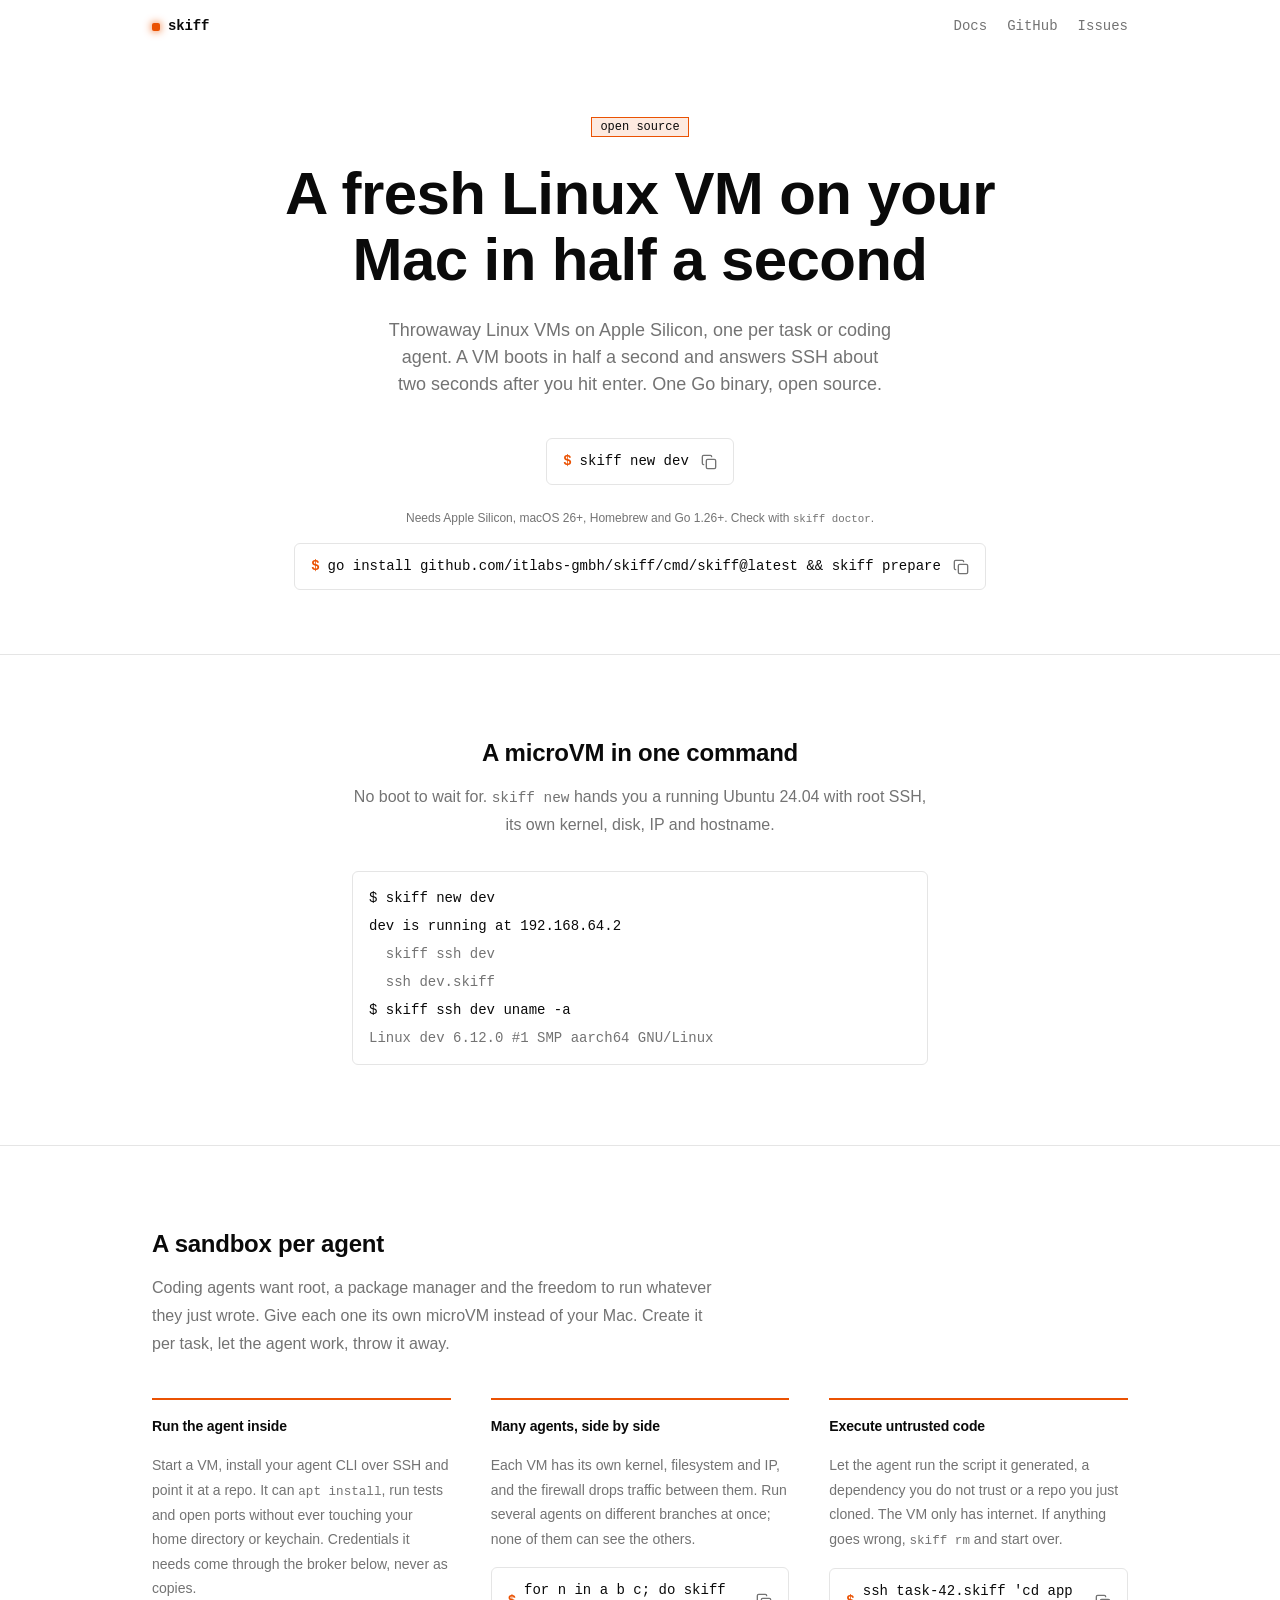
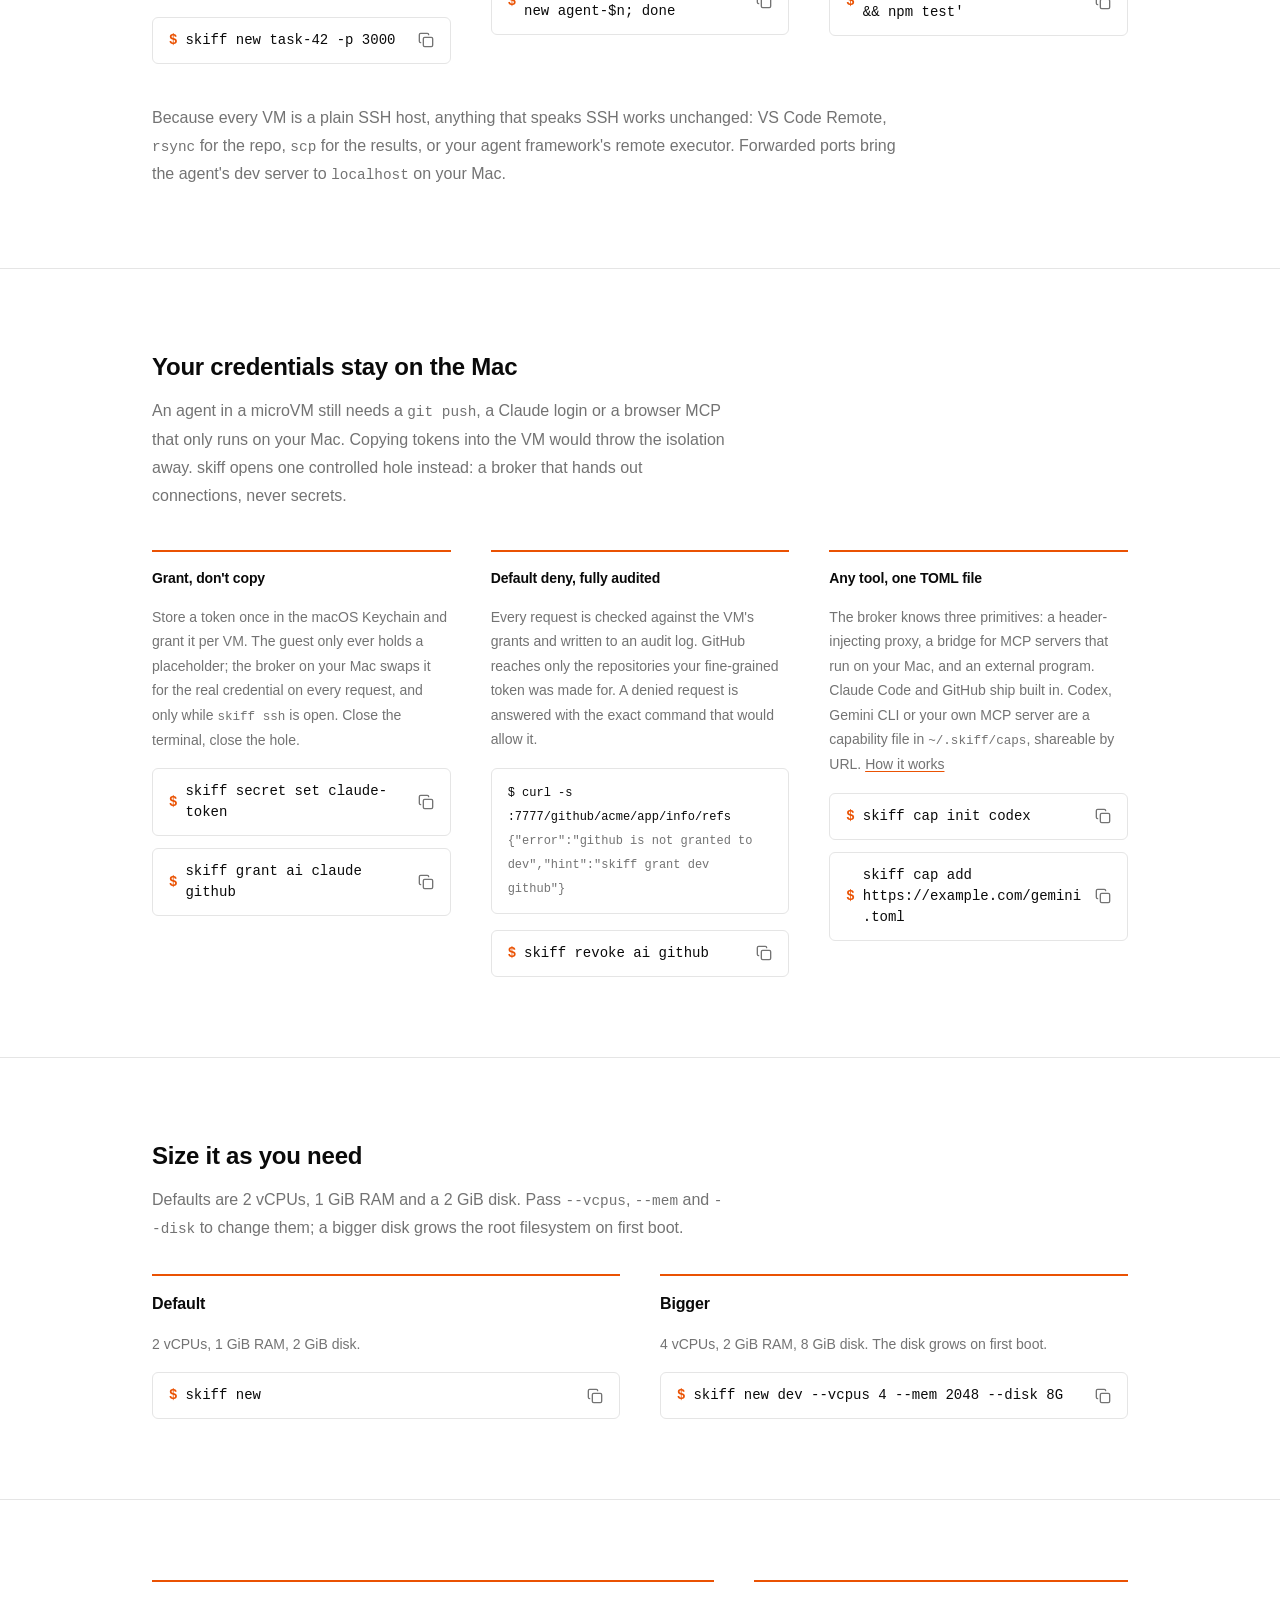
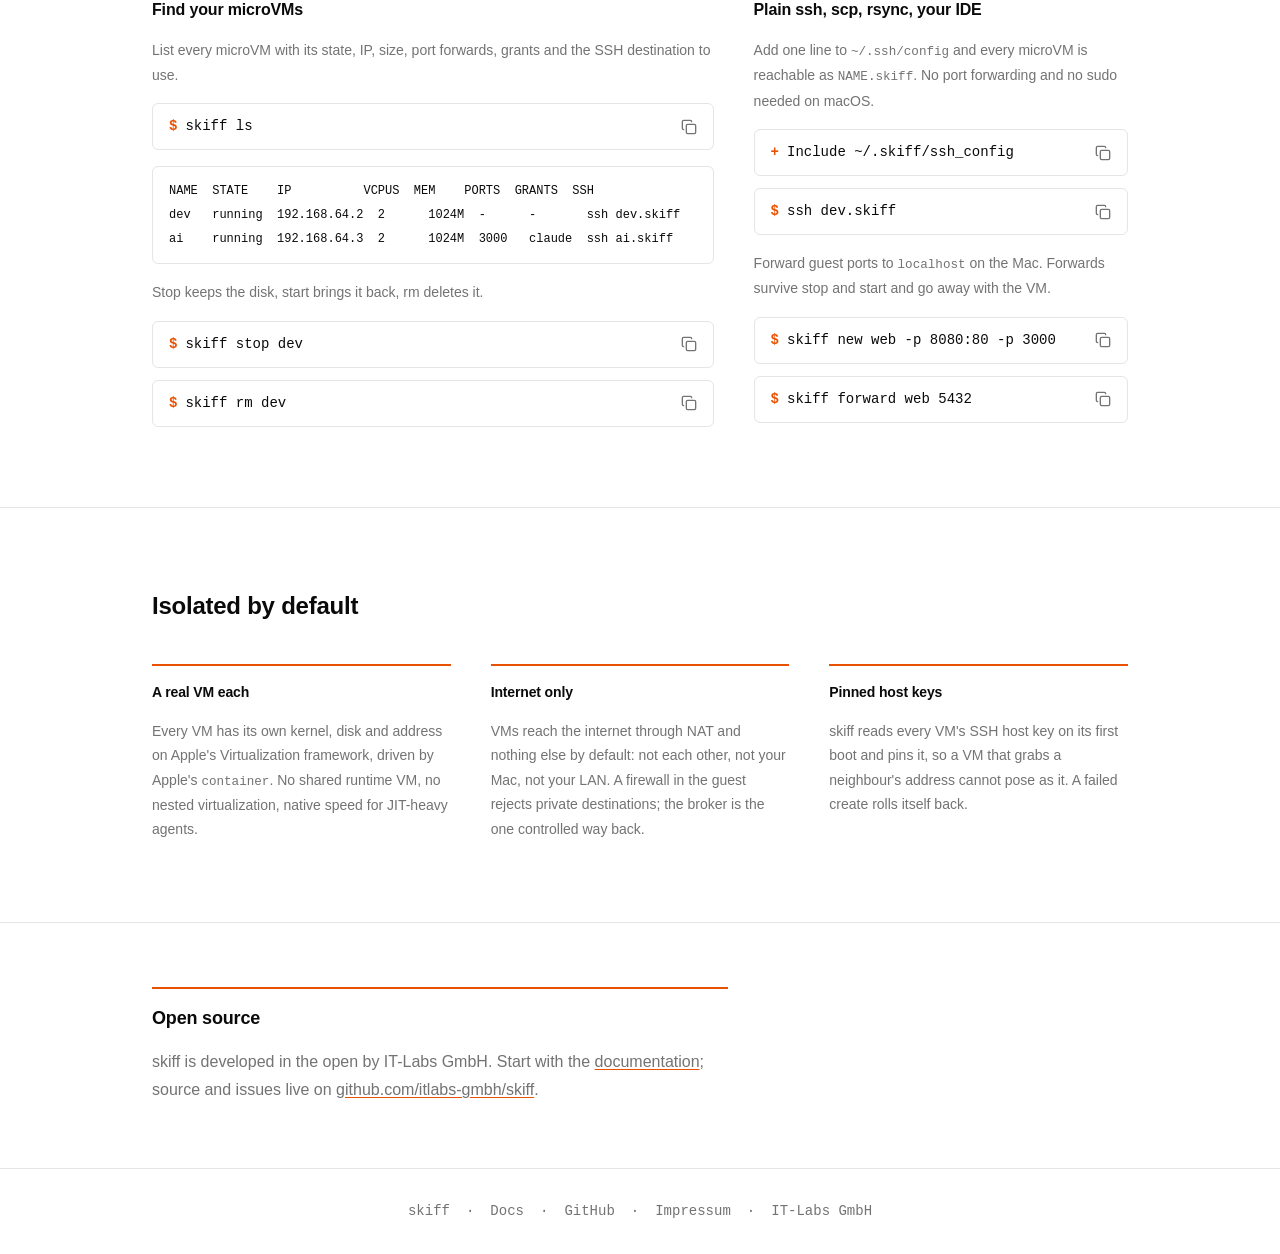
==== commit 66d45451: "feat: make the container backend the default and describe it first The flip half of phase 5 (docs/de" ====
--- a/website/index.html
+++ b/website/index.html
@@ -3,12 +3,12 @@
 <head>
   <meta charset="utf-8">
   <meta name="viewport" content="width=device-width, initial-scale=1">
-  <title>skiff – Firecracker microVMs on your Mac</title>
-  <meta name="description" content="skiff runs real, unmodified Firecracker microVMs on Apple Silicon. A fresh Linux VM is up in about 200 ms and answers SSH in about 3 seconds. Open source.">
+  <title>skiff – a fresh Linux VM on your Mac in half a second</title>
+  <meta name="description" content="skiff creates throwaway Linux VMs on Apple Silicon, one per task or coding agent. A fresh VM boots in half a second and answers SSH two seconds after you hit enter. Open source.">
   <meta name="theme-color" content="#ffffff" media="(prefers-color-scheme: light)">
   <meta name="theme-color" content="#232323" media="(prefers-color-scheme: dark)">
-  <meta property="og:title" content="skiff – Firecracker microVMs on your Mac">
-  <meta property="og:description" content="Real, unmodified Firecracker on Apple Silicon. A fresh Linux microVM in about 200 ms, SSH in about 3 seconds. Open source.">
+  <meta property="og:title" content="skiff – a fresh Linux VM on your Mac in half a second">
+  <meta property="og:description" content="Throwaway Linux VMs on Apple Silicon, one per task or agent. Boots in half a second, SSH in two. Open source.">
   <meta property="og:type" content="website">
   <meta property="og:site_name" content="skiff">
   <link rel="icon" href="favicon.svg" type="image/svg+xml">
@@ -27,8 +27,8 @@
   <main>
     <section class="container hero" style="border-top:0">
       <span class="badge">open source</span>
-      <h1>Firecracker microVMs on your Mac</h1>
-      <p class="lead">Real, unmodified Firecracker on Apple Silicon. A fresh Linux microVM is up about 200 ms after you hit enter and answers SSH in about 3 seconds. One Go binary, open source.</p>
+      <h1>A fresh Linux VM on your Mac in half a second</h1>
+      <p class="lead">Throwaway Linux VMs on Apple Silicon, one per task or coding agent. A VM boots in half a second and answers SSH about two seconds after you hit enter. One Go binary, open source.</p>
 
       <div class="cmd" data-copy="skiff new dev">
         <span class="prompt" aria-hidden="true">$</span>
@@ -37,7 +37,7 @@
       </div>
 
       <div style="max-width:100%">
-        <p class="hint">Needs an M3 or newer, macOS 15+, Homebrew and Go 1.26+. Check with <code>skiff doctor</code>.</p>
+        <p class="hint">Needs Apple Silicon, macOS 26+, Homebrew and Go 1.26+. Check with <code>skiff doctor</code>.</p>
         <div class="cmd" data-copy="go install github.com/itlabs-gmbh/skiff/cmd/skiff@latest &amp;&amp; skiff prepare">
           <span class="prompt" aria-hidden="true">$</span>
           <span class="text">go install github.com/itlabs-gmbh/skiff/cmd/skiff@latest &amp;&amp; skiff prepare</span>
@@ -51,11 +51,11 @@
         <h2>A microVM in one command</h2>
         <p class="intro">No boot to wait for. <code>skiff new</code> hands you a running Ubuntu 24.04 with root SSH, its own kernel, disk, IP and hostname.</p>
         <div class="term">$ skiff new dev
-dev is running at 172.16.1.2
+dev is running at 192.168.64.2
 <span class="dim">  skiff ssh dev</span>
 <span class="dim">  ssh dev.skiff</span>
 $ skiff ssh dev uname -a
-<span class="dim">Linux dev 6.1.186 #1 SMP aarch64 GNU/Linux</span></div>
+<span class="dim">Linux dev 6.12.0 #1 SMP aarch64 GNU/Linux</span></div>
       </div>
     </section>
 
@@ -182,8 +182,8 @@
             <button type="button" aria-label="Copy skiff ls to the clipboard"></button>
           </div>
           <div class="term">NAME  STATE    IP          VCPUS  MEM    PORTS  GRANTS  SSH
-dev   running  172.16.1.2  2      1024M  -      -       ssh dev.skiff
-ai    running  172.16.2.2  2      1024M  3000   claude  ssh ai.skiff</div>
+dev   running  192.168.64.2  2      1024M  -      -       ssh dev.skiff
+ai    running  192.168.64.3  2      1024M  3000   claude  ssh ai.skiff</div>
           <p>Stop keeps the disk, start brings it back, rm deletes it.</p>
           <div class="cmd" data-copy="skiff stop dev">
             <span class="prompt" aria-hidden="true">$</span>
@@ -229,16 +229,16 @@
         <h2>Isolated by default</h2>
         <div class="grid grid--3" style="margin-top:2.5rem">
           <div class="card">
-            <h3 class="small">Real Firecracker</h3>
-            <p>The upstream binary, API and CI kernels, untouched. No fork, no patched hypervisor. Firecracker runs on KVM, exactly as it does on Linux.</p>
+            <h3 class="small">A real VM each</h3>
+            <p>Every VM has its own kernel, disk and address on Apple's Virtualization framework, driven by Apple's <code>container</code>. No shared runtime VM, no nested virtualization, native speed for JIT-heavy agents.</p>
           </div>
           <div class="card">
             <h3 class="small">Internet only</h3>
-            <p>microVMs reach the internet through NAT and nothing else: not each other, not your Mac, not your LAN. Anti-spoofing rules and no IPv6 on the taps close the side doors.</p>
-          </div>
-          <div class="card">
-            <h3 class="small">Locked-down processes</h3>
-            <p>Each Firecracker runs in a transient systemd unit with NoNewPrivileges, PrivateTmp, ProtectHome, a device allow-list and a memory cap. A failed create rolls itself back.</p>
+            <p>VMs reach the internet through NAT and nothing else by default: not each other, not your Mac, not your LAN. A firewall in the guest rejects private destinations; the broker is the one controlled way back.</p>
+          </div>
+          <div class="card">
+            <h3 class="small">Pinned host keys</h3>
+            <p>skiff reads every VM's SSH host key on its first boot and pins it, so a VM that grabs a neighbour's address cannot pose as it. A failed create rolls itself back.</p>
           </div>
         </div>
       </div>
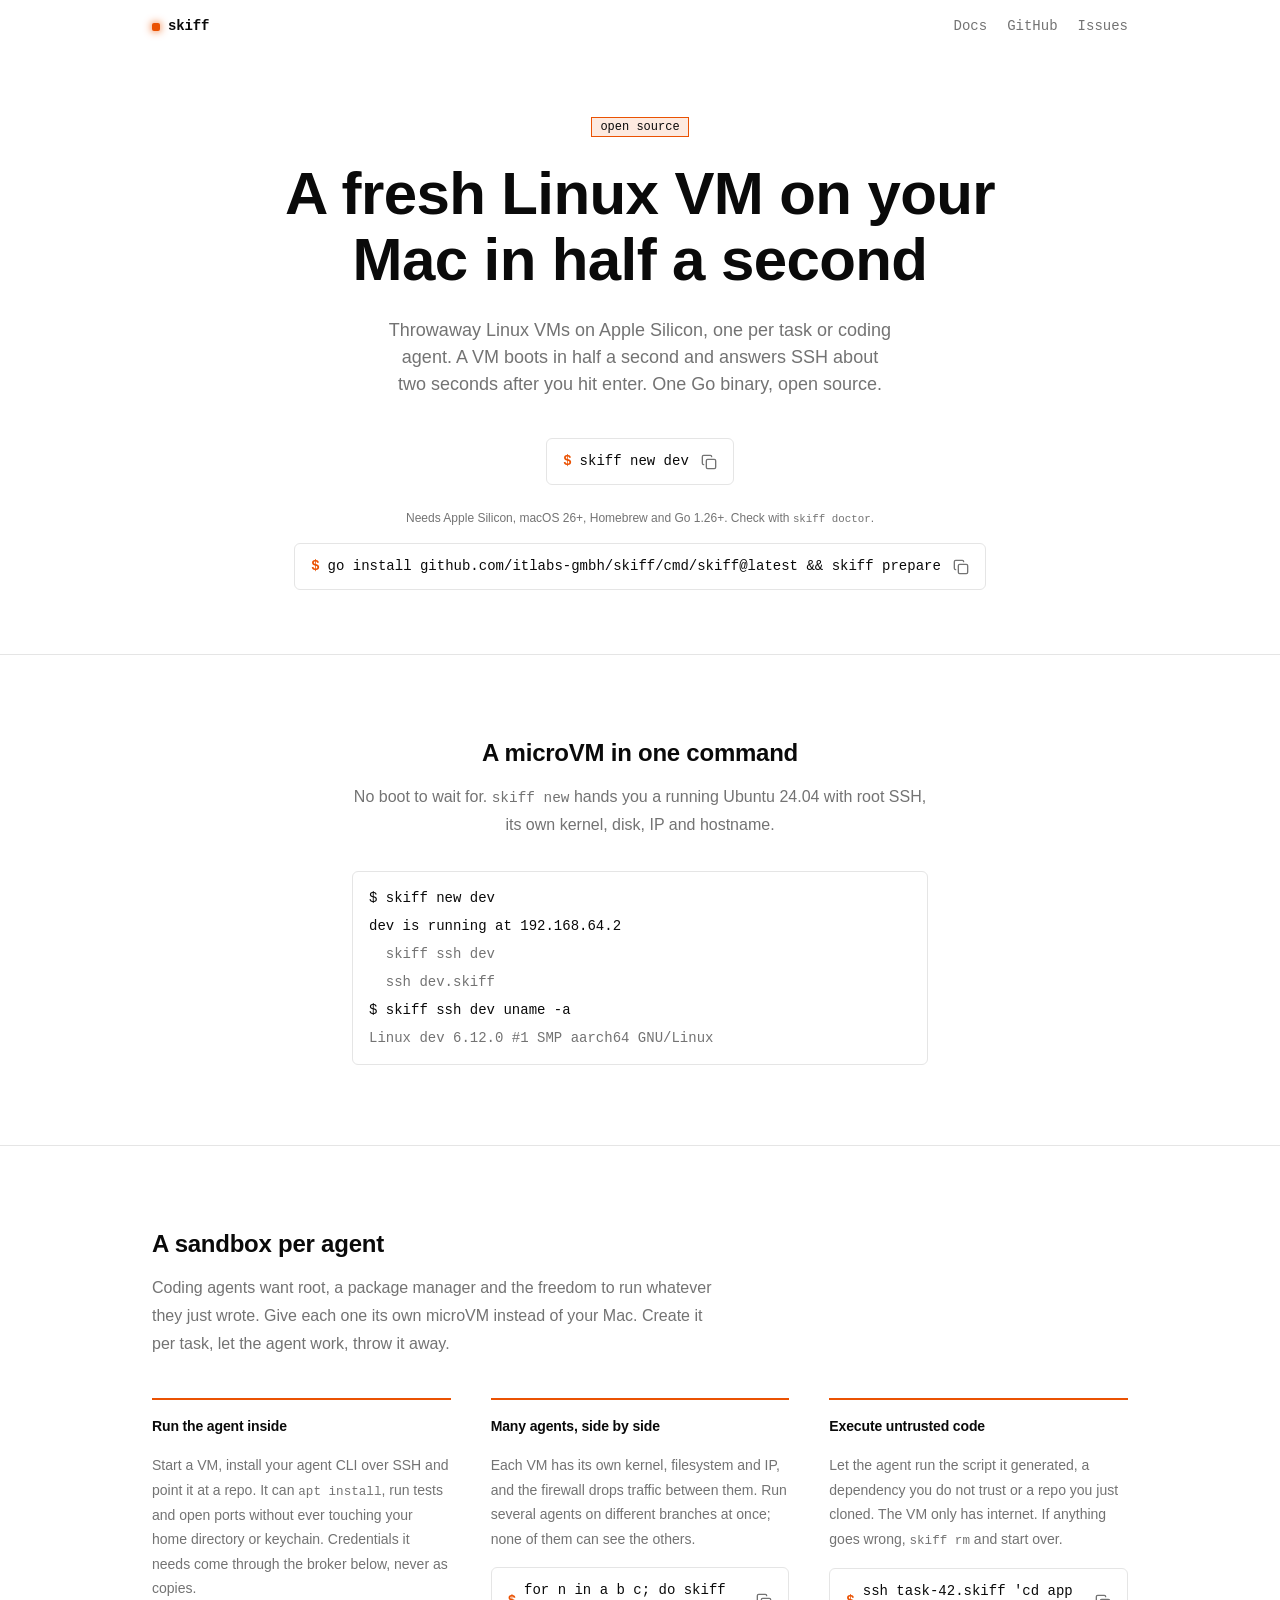
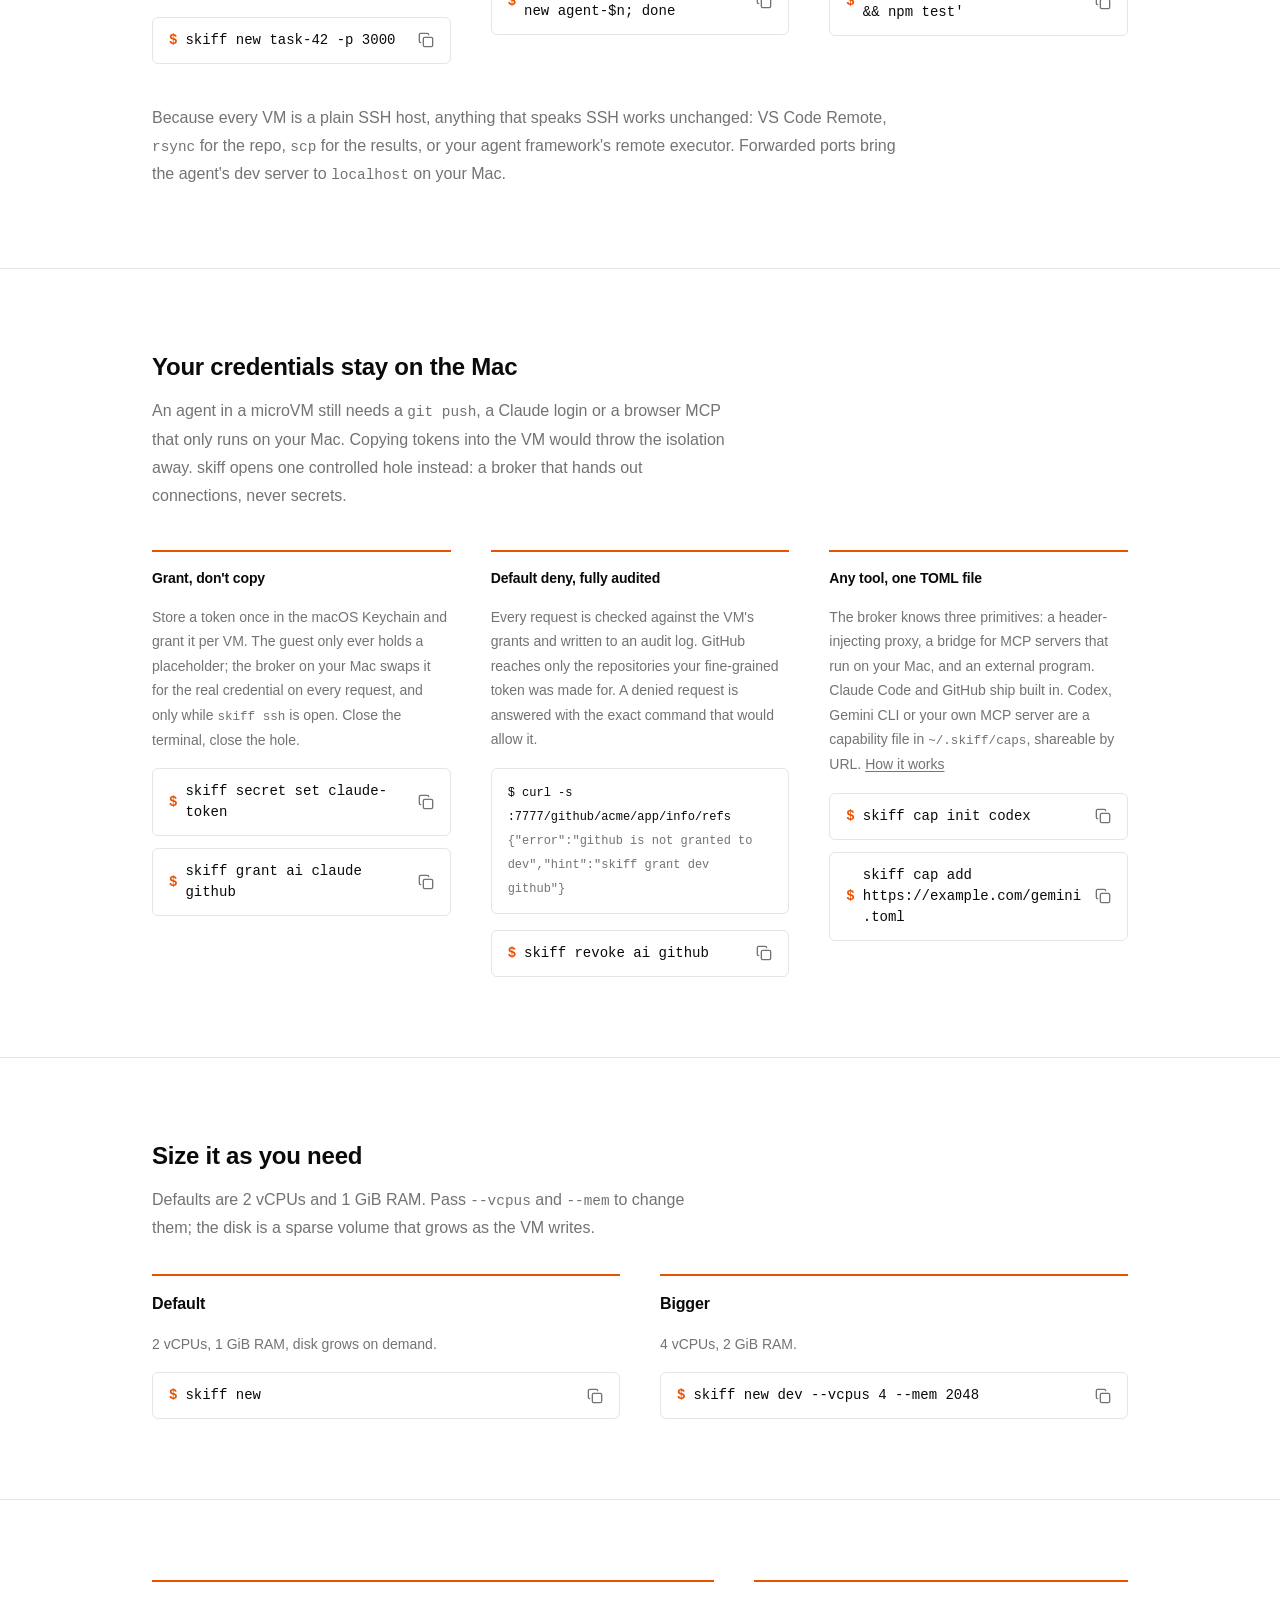
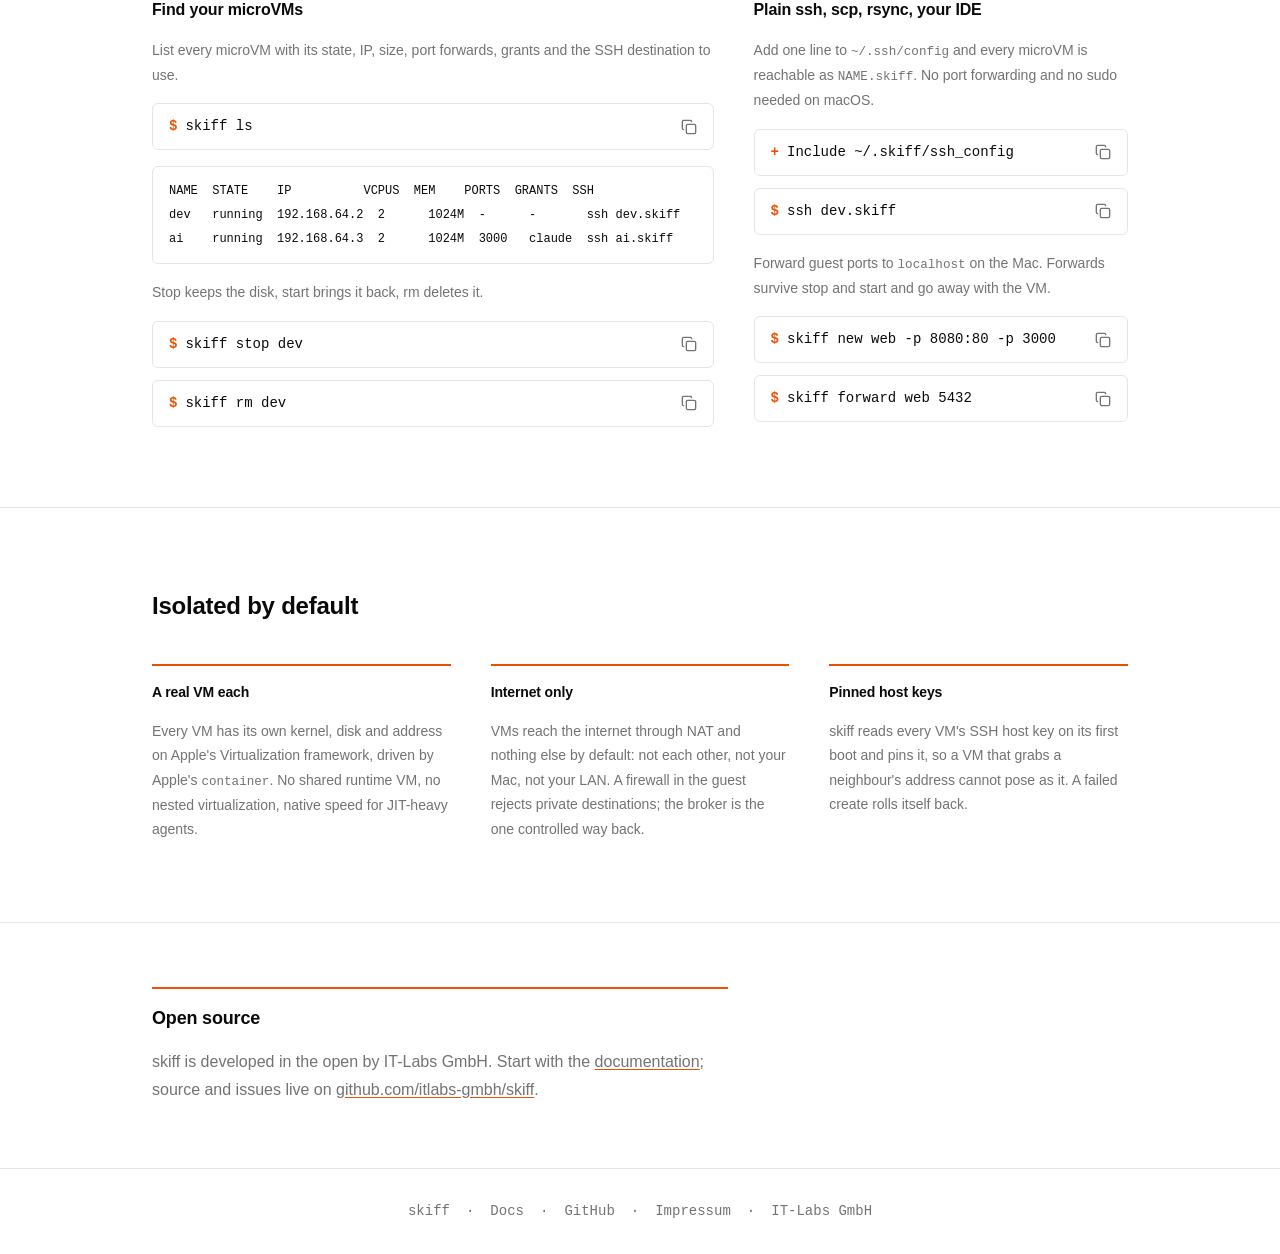
==== commit c6e0288f: "docs: drop profiles, snapshots and --disk from the website for the container backend The create, siz" ====
--- a/website/index.html
+++ b/website/index.html
@@ -147,11 +147,11 @@
     <section>
       <div class="container section">
         <h2>Size it as you need</h2>
-        <p class="intro">Defaults are 2 vCPUs, 1 GiB RAM and a 2 GiB disk. Pass <code>--vcpus</code>, <code>--mem</code> and <code>--disk</code> to change them; a bigger disk grows the root filesystem on first boot.</p>
+        <p class="intro">Defaults are 2 vCPUs and 1 GiB RAM. Pass <code>--vcpus</code> and <code>--mem</code> to change them; the disk is a sparse volume that grows as the VM writes.</p>
         <div class="grid grid--2">
           <div class="card">
             <h3>Default</h3>
-            <p>2 vCPUs, 1 GiB RAM, 2 GiB disk.</p>
+            <p>2 vCPUs, 1 GiB RAM, disk grows on demand.</p>
             <div class="cmd" data-copy="skiff new">
               <span class="prompt" aria-hidden="true">$</span>
               <span class="text">skiff new</span>
@@ -160,10 +160,10 @@
           </div>
           <div class="card">
             <h3>Bigger</h3>
-            <p>4 vCPUs, 2 GiB RAM, 8 GiB disk. The disk grows on first boot.</p>
-            <div class="cmd" data-copy="skiff new dev --vcpus 4 --mem 2048 --disk 8G">
-              <span class="prompt" aria-hidden="true">$</span>
-              <span class="text">skiff new dev --vcpus 4 --mem 2048 --disk 8G</span>
+            <p>4 vCPUs, 2 GiB RAM.</p>
+            <div class="cmd" data-copy="skiff new dev --vcpus 4 --mem 2048">
+              <span class="prompt" aria-hidden="true">$</span>
+              <span class="text">skiff new dev --vcpus 4 --mem 2048</span>
               <button type="button" aria-label="Copy the sized create command to the clipboard"></button>
             </div>
           </div>
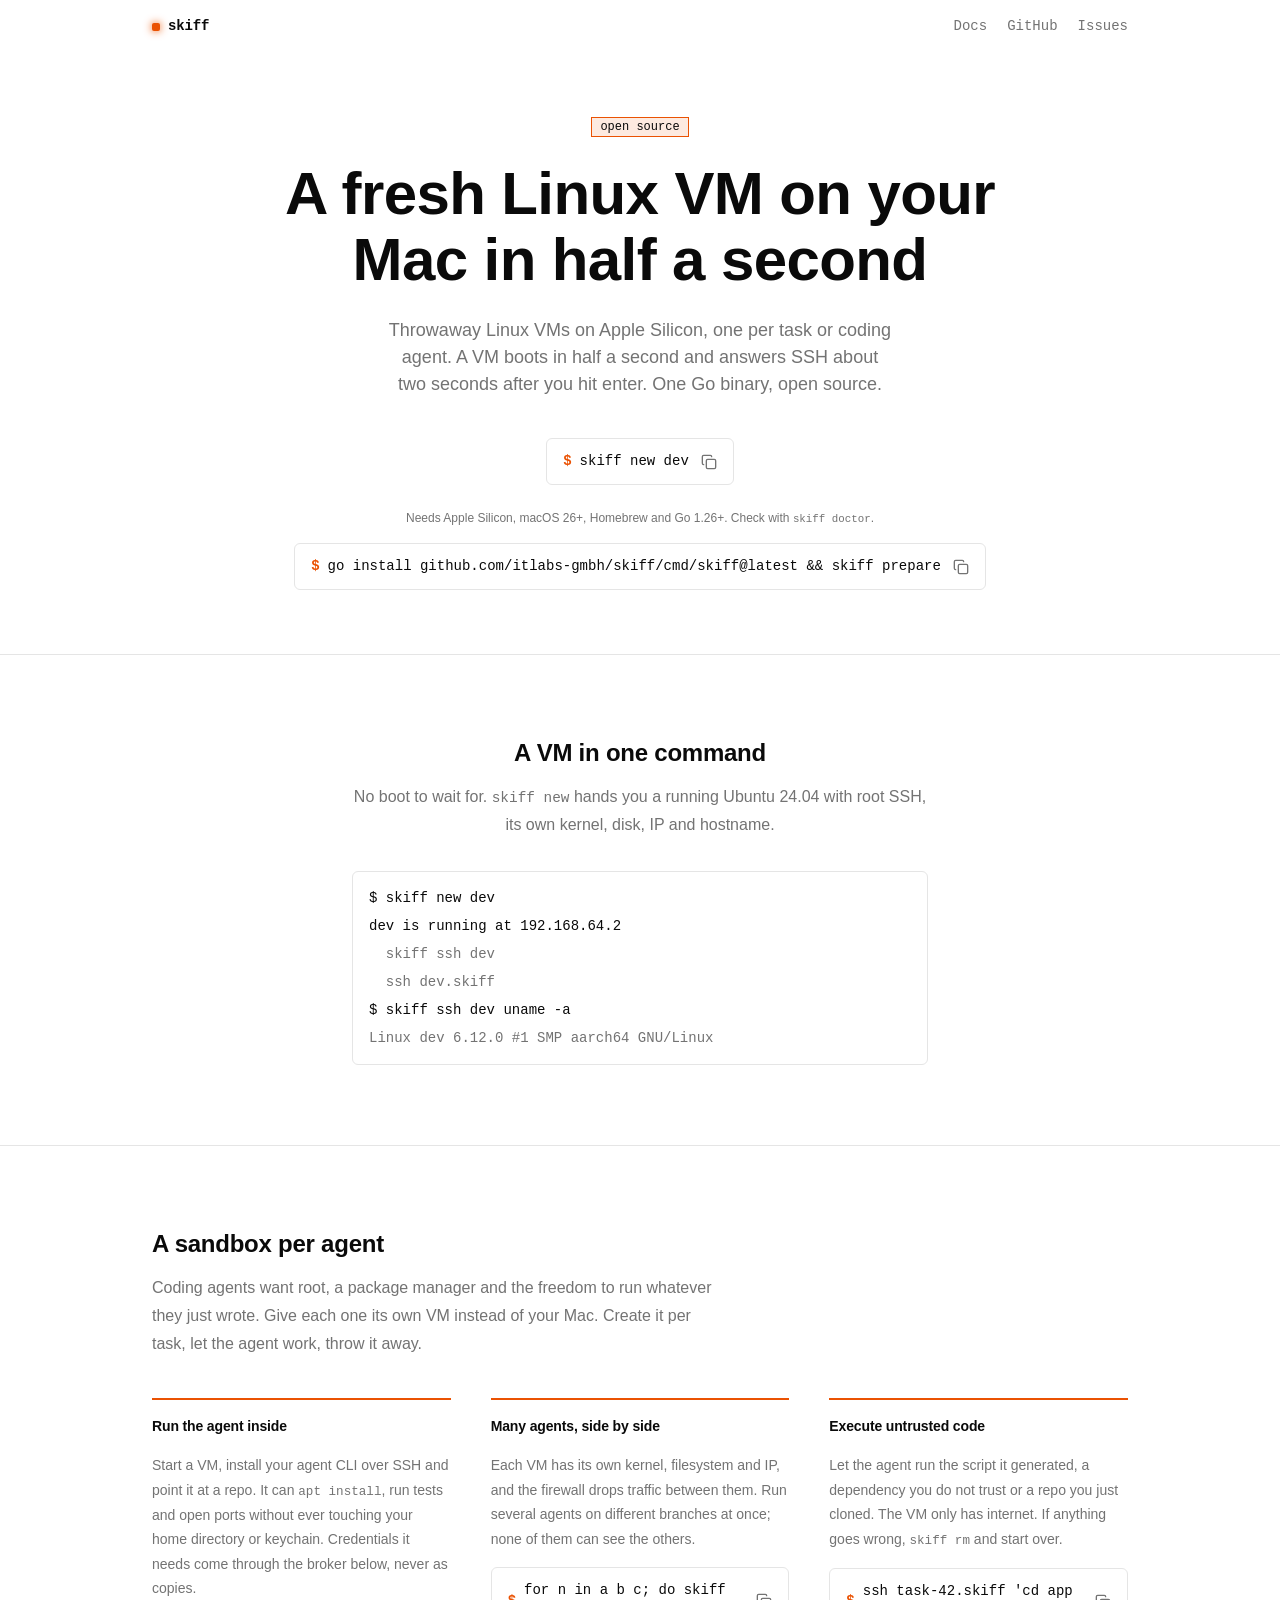
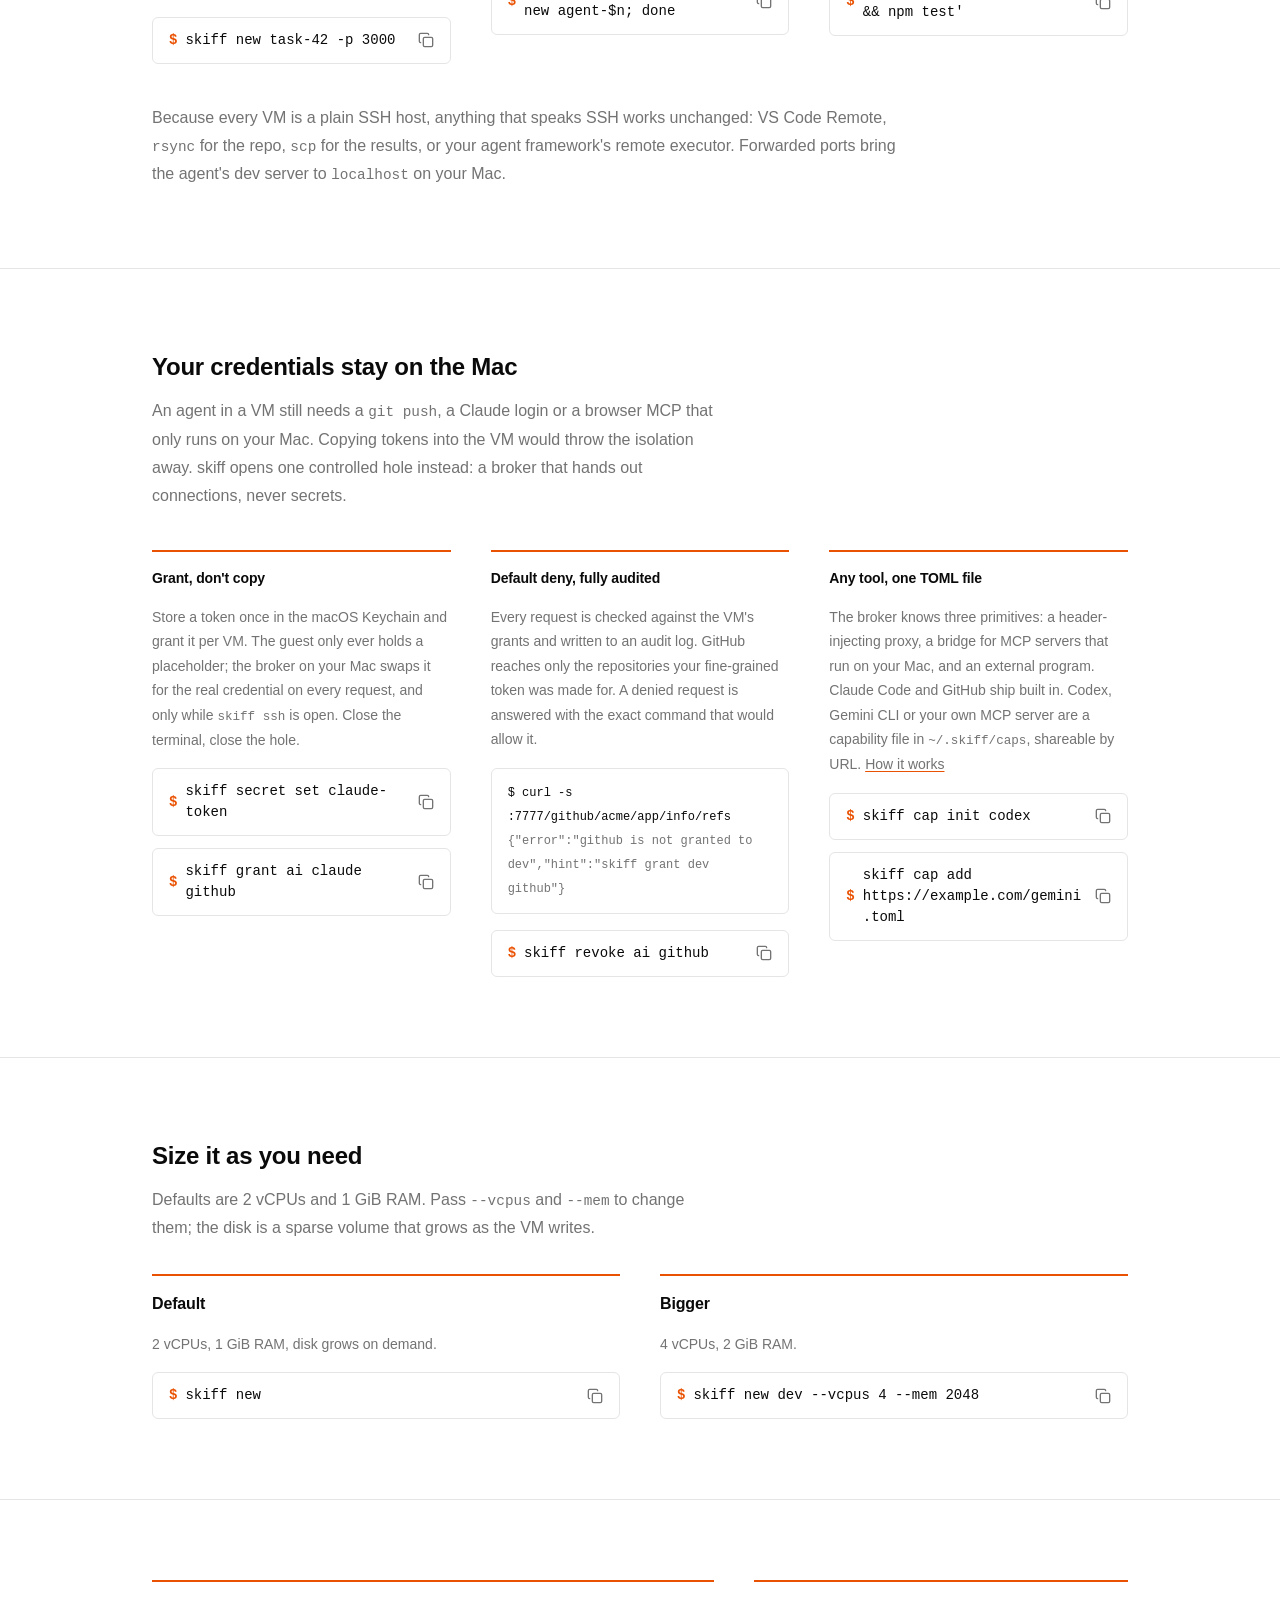
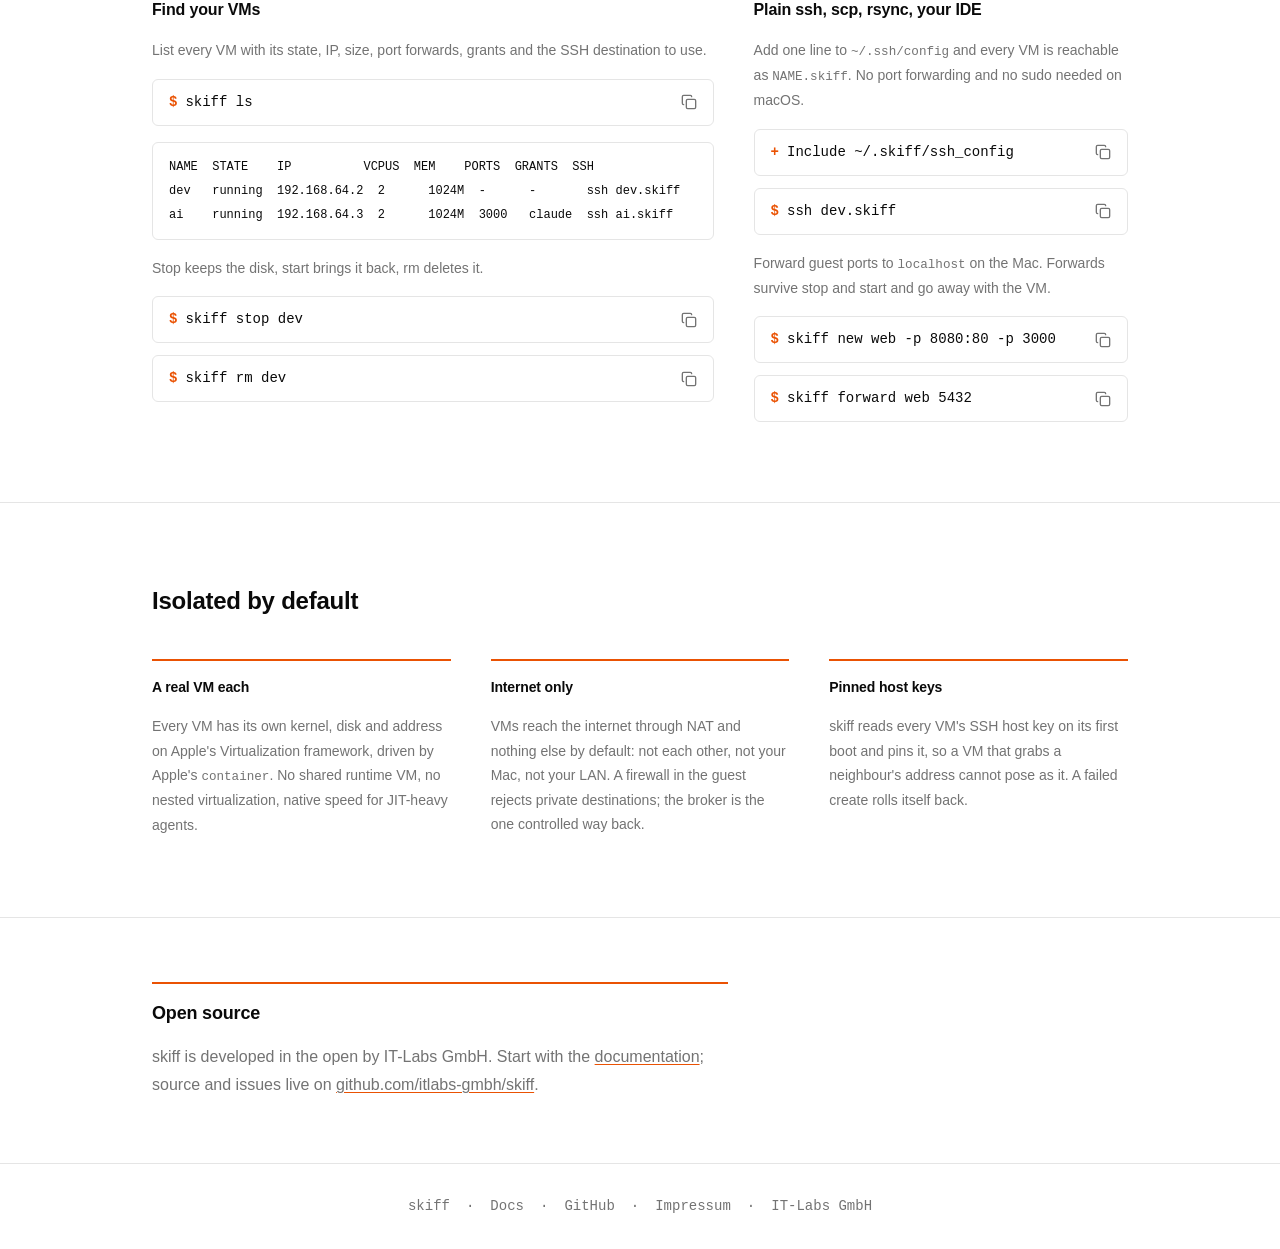
==== commit 526bdc50: "docs: finish the move away from Firecracker wording The website, CLI help, Makefile and issue templa" ====
--- a/website/index.html
+++ b/website/index.html
@@ -48,7 +48,7 @@
 
     <section>
       <div class="container section section--center">
-        <h2>A microVM in one command</h2>
+        <h2>A VM in one command</h2>
         <p class="intro">No boot to wait for. <code>skiff new</code> hands you a running Ubuntu 24.04 with root SSH, its own kernel, disk, IP and hostname.</p>
         <div class="term">$ skiff new dev
 dev is running at 192.168.64.2
@@ -62,7 +62,7 @@
     <section>
       <div class="container section">
         <h2>A sandbox per agent</h2>
-        <p class="intro">Coding agents want root, a package manager and the freedom to run whatever they just wrote. Give each one its own microVM instead of your Mac. Create it per task, let the agent work, throw it away.</p>
+        <p class="intro">Coding agents want root, a package manager and the freedom to run whatever they just wrote. Give each one its own VM instead of your Mac. Create it per task, let the agent work, throw it away.</p>
         <div class="grid grid--3" style="margin-top:2.5rem">
           <div class="card">
             <h3 class="small">Run the agent inside</h3>
@@ -99,7 +99,7 @@
     <section>
       <div class="container section">
         <h2>Your credentials stay on the Mac</h2>
-        <p class="intro">An agent in a microVM still needs a <code>git push</code>, a Claude login or a browser MCP that only runs on your Mac. Copying tokens into the VM would throw the isolation away. skiff opens one controlled hole instead: a broker that hands out connections, never secrets.</p>
+        <p class="intro">An agent in a VM still needs a <code>git push</code>, a Claude login or a browser MCP that only runs on your Mac. Copying tokens into the VM would throw the isolation away. skiff opens one controlled hole instead: a broker that hands out connections, never secrets.</p>
         <div class="grid grid--3" style="margin-top:2.5rem">
           <div class="card">
             <h3 class="small">Grant, don't copy</h3>
@@ -174,8 +174,8 @@
     <section>
       <div class="container section grid grid--2 grid--wide-left" style="margin-top:0">
         <div class="card">
-          <h2>Find your microVMs</h2>
-          <p>List every microVM with its state, IP, size, port forwards, grants and the SSH destination to use.</p>
+          <h2>Find your VMs</h2>
+          <p>List every VM with its state, IP, size, port forwards, grants and the SSH destination to use.</p>
           <div class="cmd" data-copy="skiff ls">
             <span class="prompt" aria-hidden="true">$</span>
             <span class="text">skiff ls</span>
@@ -198,7 +198,7 @@
         </div>
         <div class="card">
           <h2>Plain ssh, scp, rsync, your IDE</h2>
-          <p>Add one line to <code>~/.ssh/config</code> and every microVM is reachable as <code>NAME.skiff</code>. No port forwarding and no sudo needed on macOS.</p>
+          <p>Add one line to <code>~/.ssh/config</code> and every VM is reachable as <code>NAME.skiff</code>. No port forwarding and no sudo needed on macOS.</p>
           <div class="cmd" data-copy="Include ~/.skiff/ssh_config">
             <span class="prompt" aria-hidden="true">+</span>
             <span class="text">Include ~/.skiff/ssh_config</span>
